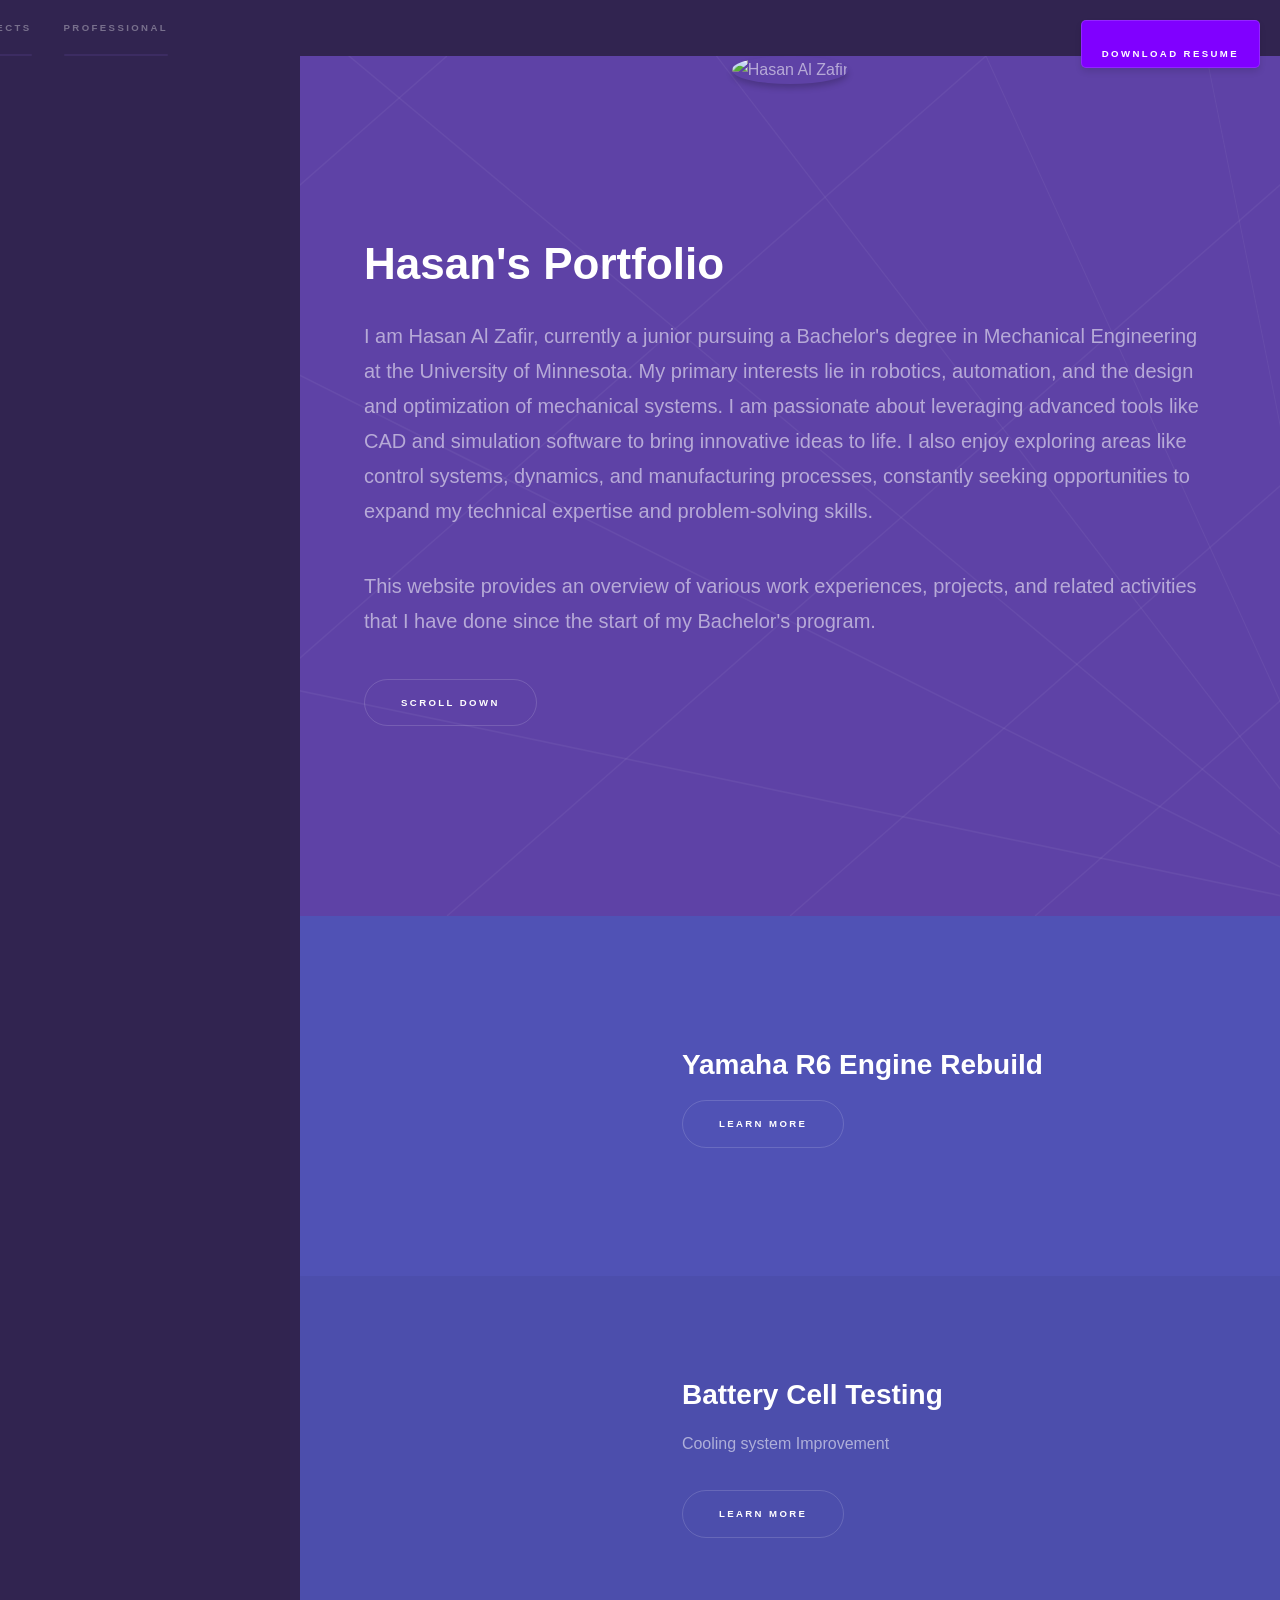
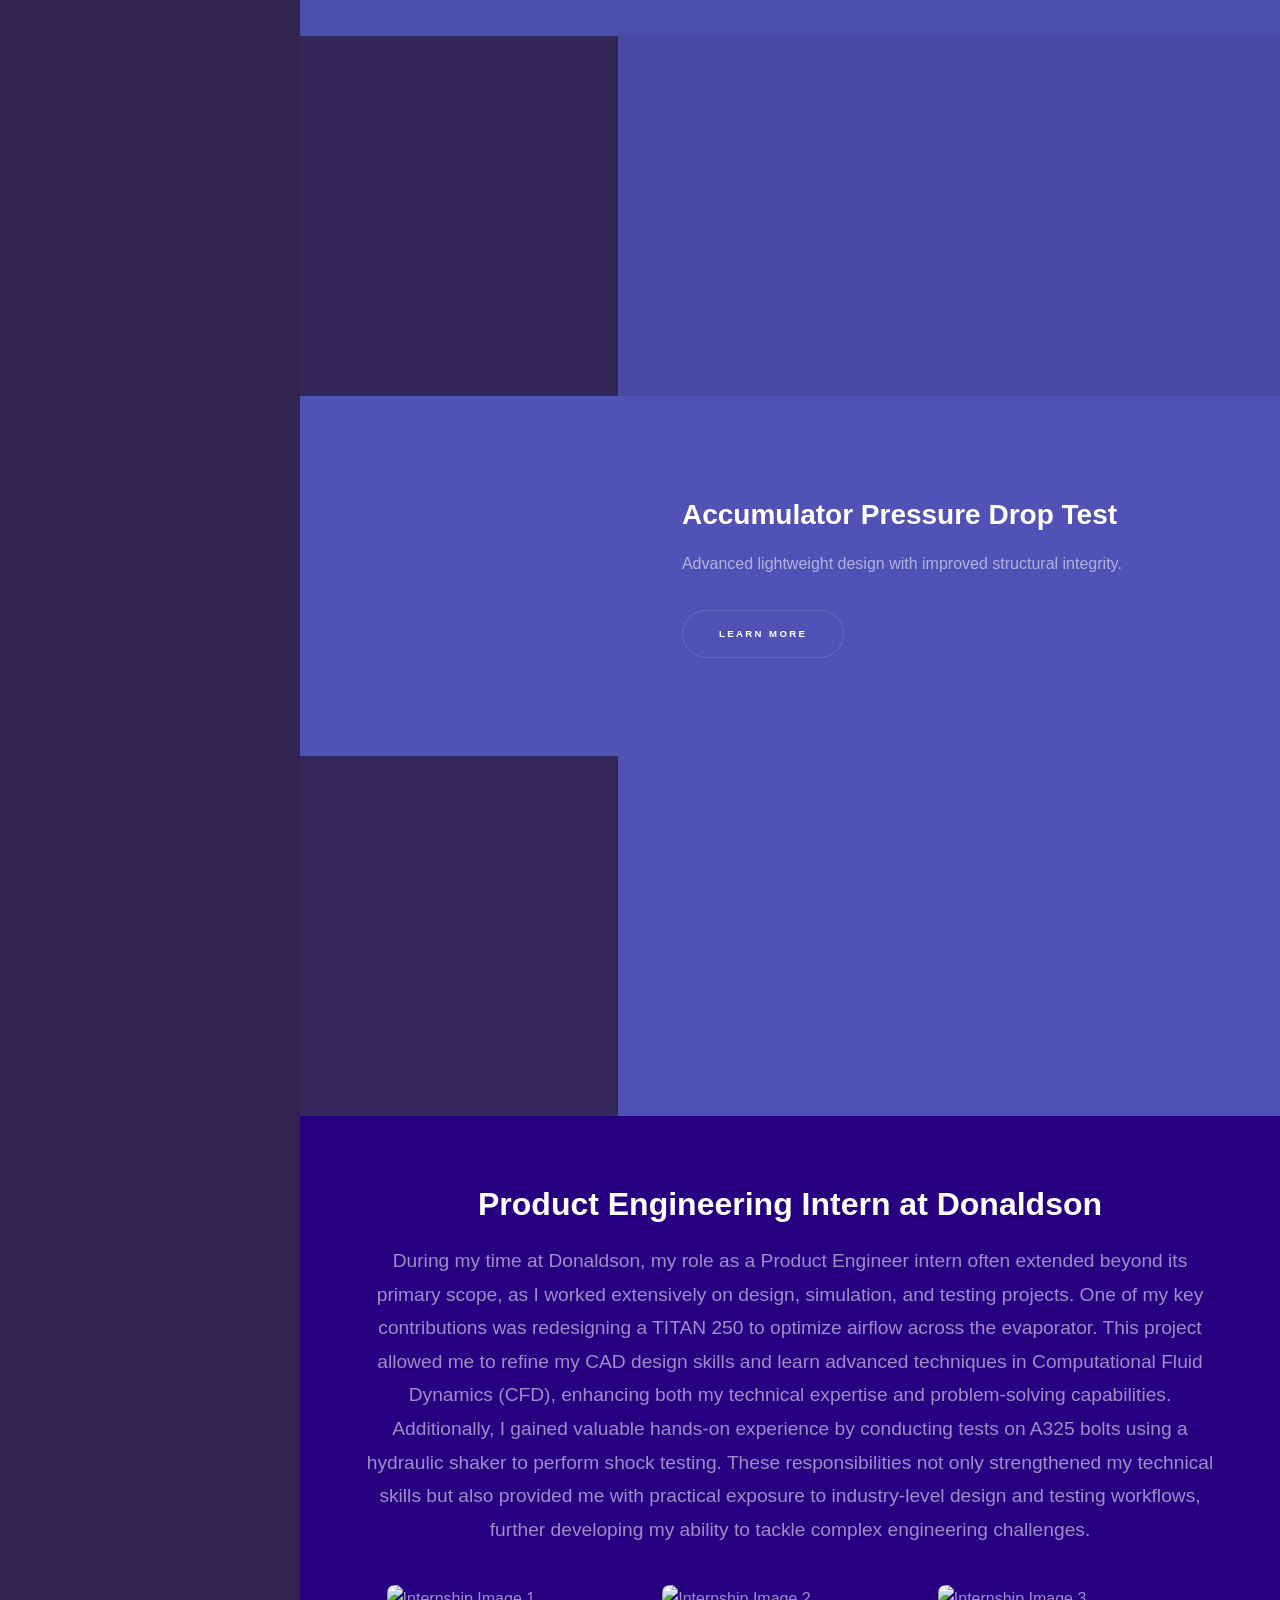
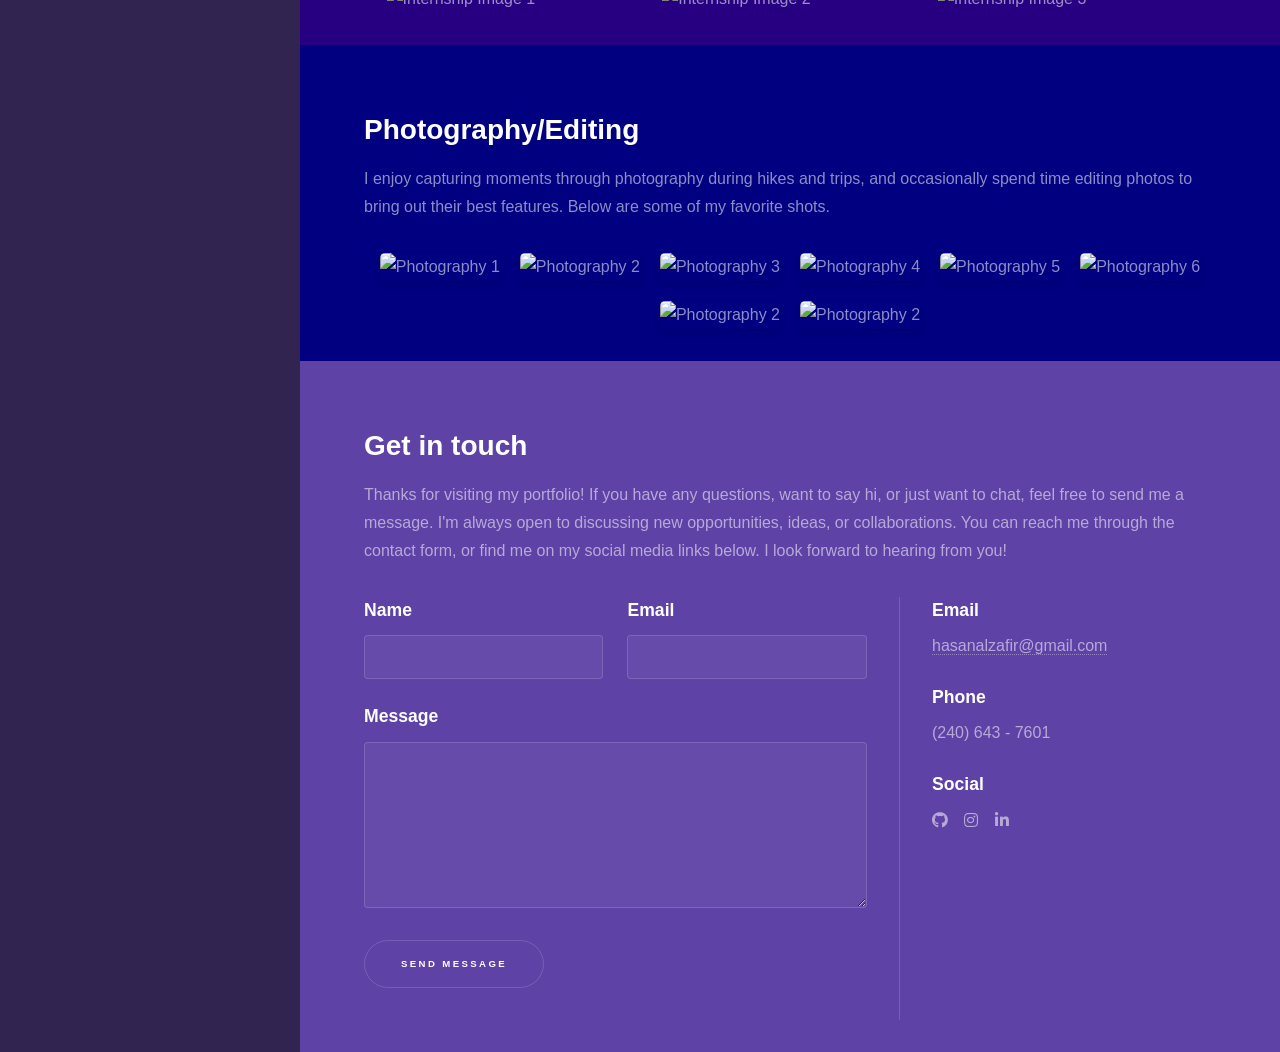
==== index.html @ 233211a9 "Add files via upload" ====
<!DOCTYPE HTML>
<html>
	<head>
		<title>Hasan's Porfolio</title>
		<meta charset="utf-8" />
		<meta name="viewport" content="width=device-width, initial-scale=1, user-scalable=no" />
		<link rel="stylesheet" href="assets/css/main.css" />
		<noscript><link rel="stylesheet" href="assets/css/noscript.css" /></noscript>
		<style>
			/* Shifting everything to the right */

			html {
				margin-left:
			}

			#wrapper {
				margin-left: 300px; /* Adjust this value to shift content further right */
			}

			/* Media query for smaller screen sizes */
			@media screen and (max-width: 768px) {
				#wrapper {
					margin-left: 200px; /* Adjust the margin for smaller screens */
				}
			}

			#resume-button-container {
				position: fixed;
				top: 20px;
				right: 20px;
				z-index: 1000;
			}

			.resume-button {
				background-color: hsl(270, 100%, 50%);
				color: white;
				text-decoration: none;
				padding: 10px 20px;
				border-radius: 5px;
				box-shadow: 0 4px 6px rgba(0, 0, 0, 0.1);
				transition: background-color 0.3s ease;
			}

			.resume-button:hover {
				background-color: #0056b3;
			}

			/* Adjust sidebar width */
			#sidebar {
				width: 200px; /* Set the desired width */
			}

			/* Media query for smaller screen sizes */
			@media screen and (max-width: 768px) {
				#sidebar {
					width: 150px; /* Smaller width for mobile or tablet */
				}
			}

			.image-container {
				display: flex; /* Align items horizontally */
				gap: 20px; /* Space between images */
				margin-top: 20px; /* Adds space above the images */
				justify-content: center; /* Centers the images horizontally */
				flex-wrap: wrap; /* Allows images to wrap to the next row */
			}

			.image-item img {
				width: 300px; /* Adjust the width as needed */
				height: auto; /* Maintain aspect ratio */
				border-radius: 5px; /* Optional: Adds rounded corners */
				box-shadow: 0 4px 6px rgba(0, 0, 0, 0.1); /* Optional: Adds a shadow effect */
			}
		</style>
	</head>
	<body class="is-preload">

		<!-- Download Resume Button -->
		<div id="resume-button-container">
			<a href="Update_Resume.pdf" download="Resume_Hasan_Al_Zafir.pdf" class="button resume-button">Download Resume</a>
		</div>

		<!-- Sidebar -->
		<section id="sidebar">
			<div class="inner">
				<nav>
					<ul>
						<li><a href="#intro">Welcome</a></li>
						<li><a href="#one">Projects</a></li>
						<li><a href="#two">Professional Experience</a></li>
						<li><a href="#three">Hobbies</a></li>
						<li><a href="#four">Get in touch</a></li>
					</ul>
				</nav>
			</div>
		</section>

		<!-- Wrapper -->
		<div id="wrapper">

			<!-- Intro -->
			<section id="intro" class="wrapper style1 fullscreen fade-up" style="display: flex; align-items: center; gap: 20px; justify-content: center;">
				<div style="flex: 1; text-align: center;">
					<img src="images/Me01.png" alt="Hasan Al Zafir" style="max-width: 300px; border-radius: 50%; box-shadow: 0 4px 6px rgba(0, 0, 0, 0.2);">
				</div>
				<div class="inner" style="flex: 2;">
					<h1>Hasan's Portfolio</h1>
					<p>I am Hasan Al Zafir, currently a junior pursuing a Bachelor's degree in Mechanical Engineering at the University of Minnesota. My primary interests lie in robotics, automation, and the design and optimization of mechanical systems. I am passionate about leveraging advanced tools like CAD and simulation software to bring innovative ideas to life. I also enjoy exploring areas like control systems, dynamics, and manufacturing processes, constantly seeking opportunities to expand my technical expertise and problem-solving skills.</p>
					<p>This website provides an overview of various work experiences, projects, and related activities that I have done since the start of my Bachelor's program.</p>
					<ul class="actions">
						<li><a href="#one" class="button scrolly">Scroll down</a></li>
					</ul>
				</div>
			</section>

		</div>

		<!-- One -->
		<section id="one" class="wrapper style2 spotlights">
			<section>
				<a href="#" class="image"><img src="images/engine01.JPG" alt="" data-position="center center" /></a>
				<div class="content">
					<div class="inner">
						<h2>Yamaha R6 Engine Rebuild</h2>
						<ul class="actions">
							<li><a href="enginerebuild.html" class="button">Learn more</a></li>
						</ul>
					</div>
				</div>
			</section>
			<section>
				<a href="#" class="image"><img src="images/evc02.png" alt="" data-position="top center" /></a>
				<div class="content">
					<div class="inner">
						<h2>Battery Cell Testing</h2>
						<p>Cooling system Improvement</p>
						<ul class="actions">
							<li><a href="evtest.html" class="button">Learn more</a></li>
						</ul>
					</div>
				</div>
			</section>
			<section>
				<a href="#" class="image"><img src="images/CF02.JPG" alt="" data-position="25% 25%" /></a>
				<div class="content">
					<div class="inner">
						<h2>Carbon Fiber Layup</h2>
						<ul class="actions">
							<li><a href="carbonfiber.html" class="button">Learn more</a></li>
						</ul>
					</div>
				</div>
			</section>
			<section>
				<a href="#" class="image"><img src="images/A01.png" alt="" data-position="center center" /></a>
				<div class="content">
					<div class="inner">
						<h2>Accumulator Pressure Drop Test</h2>
						<p>Advanced lightweight design with improved structural integrity.</p>
						<ul class="actions">
							<li><a href="accumulatorpressure.html" class="button">Learn more</a></li>
						</ul>
					</div>
				</div>
			</section>
			<section>
				<a href="#" class="image"><img src="images/LF01.png" alt="" data-position="bottom center" /></a>
				<div class="content">
					<div class="inner">
						<h2>Line Following Robot</h2>
						<p>Integration of sensors and AI for precise path following.</p>
						<ul class="actions">
							<li><a href="linefollower.html" class="button">Learn more</a></li>
						</ul>
					</div>
				</div>
			</section>
		</section>
		

		<!--Two-->
		<section id="two" class="wrapper style2 fade-up" style="background-color: #270082;">
			<div class="inner">
				<!-- Centered Heading for Professional Experience -->
				<h2 style="text-align: center; font-size: 2em;">Product Engineering Intern at Donaldson</h2>
				
				<p style="text-align: center; font-size: 1.2em;">During my time at Donaldson, my role as a Product Engineer intern often extended beyond its primary scope, as I worked extensively on design, simulation, and testing projects. One of my key contributions was redesigning a TITAN 250 to optimize airflow across the evaporator. This project allowed me to refine my CAD design skills and learn advanced techniques in Computational Fluid Dynamics (CFD), enhancing both my technical expertise and problem-solving capabilities.
		
					Additionally, I gained valuable hands-on experience by conducting tests on A325 bolts using a hydraulic shaker to perform shock testing. These responsibilities not only strengthened my technical skills but also provided me with practical exposure to industry-level design and testing workflows, further developing my ability to tackle complex engineering challenges.
				</p>
				
				<!-- Image Section -->
				<div style="display: flex; justify-content: center; gap: 20px; margin-top: 20px;">
					<img src="images/int01.png" alt="Internship Image 1" style="width: 30%; border-radius: 8px;">
					<img src="images/int02.png" alt="Internship Image 2" style="width: 30%; border-radius: 8px;">
					<img src="images/int03.png" alt="Internship Image 3" style="width: 30%; border-radius: 8px;">
				</div>
			</div>
		</section>
		
		
		
		<!-- Three -->
		<section id="three" class="wrapper style3 fade-up" style="background-color: #000080 ;">
			<div class="inner">
				<h2>Photography/Editing</h2>
				<p>I enjoy capturing moments through photography during hikes and trips, and occasionally spend time editing photos to bring out their best features. Below are some of my favorite shots.</p>

				<!-- Image Container with Flexbox -->
				<div class="image-container">
					<div class="image-item">
						<img src="images/p01.JPEG" alt="Photography 1" />
					</div>
					<div class="image-item">
						<img src="images/p04.JPG" alt="Photography 2" />
					</div>
					<div class="image-item">
						<img src="images/p06.png" alt="Photography 3" />
					</div>
					<div class="image-item">
						<img src="images/p02.JPG" alt="Photography 4" />
					</div>
					<div class="image-item">
						<img src="images/p07.JPEG" alt="Photography 5" />
					</div>
					<div class="image-item">
						<img src="images/p05.JPG" alt="Photography 6" />
					</div>
					<div class="image-item">
						<img src="images/p03.JPEG" alt="Photography 2" />
					</div>
					<div class="image-item">
						<img src="images/p08.JPG" alt="Photography 2" />
					</div>
				</div>
			</div>
		</section>

		<!-- Three -->
		<section id="four" class="wrapper style1 fade-up">
			<div class="inner">
				<h2>Get in touch</h2>
				<p>Thanks for visiting my portfolio!
					If you have any questions, want to say hi, or just want to chat, feel free to send me a message. I'm always open to discussing new opportunities, ideas, or collaborations. You can reach me through the contact form, or find me on my social media links below. I look forward to hearing from you!</p>
				<div class="split style1">
					<section>
						<form method="post" action="#">
							<div class="fields">
								<div class="field half">
									<label for="name">Name</label>
									<input type="text" name="name" id="name" />
								</div>
								<div class="field half">
									<label for="email">Email</label>
									<input type="text" name="email" id="email" />
								</div>
								<div class="field">
									<label for="message">Message</label>
									<textarea name="message" id="message" rows="5"></textarea>
								</div>
							</div>
							<ul class="actions">
								<li><a href="" class="button submit">Send Message</a></li>
							</ul>
						</form>
					</section>
					<section>
						<ul class="contact">
							<li>
								<h3>Email</h3>
								<a href="#">hasanalzafir@gmail.com</a>
							</li>
							<li>
								<h3>Phone</h3>
								<span>(240) 643 - 7601</span>
							</li>
							<li>
								<h3>Social</h3>
								<ul class="icons">
									<li><a href="#" class="icon brands fa-github"><span class="label">GitHub</span></a></li>
									<li><a href="https://www.instagram.com/_hasan_al_zafir_/?next=%2F" class="icon brands fa-instagram"><span class="label">Instagram</span></a></li>
									<li><a href="https://www.linkedin.com/in/hasan-al-zafir-028308259/" class="icon brands fa-linkedin-in"><span class="label">LinkedIn</span></a></li>
								</ul>
							</li>
						</ul>
					</section>
				</div>
			</div>
		</section>

	

		<!-- Scripts -->
		<script src="assets/js/jquery.min.js"></script>
		<script src="assets/js/jquery.scrollex.min.js"></script>
		<script src="assets/js/jquery.scrolly.min.js"></script>
		<script src="assets/js/browser.min.js"></script>
		<script src="assets/js/breakpoints.min.js"></script>
		<script src="assets/js/util.js"></script>
		<script src="assets/js/main.js"></script>

	</body>
</html>
---- assets/css/main.css ----
@import url(fontawesome-all.min.css);

/*
	Hyperspace by HTML5 UP
	html5up.net | @ajlkn
	Free for personal and commercial use under the CCA 3.0 license (html5up.net/license)
*/

html, body, div, span, applet, object,
iframe, h1, h2, h3, h4, h5, h6, p, blockquote,
pre, a, abbr, acronym, address, big, cite,
code, del, dfn, em, img, ins, kbd, q, s, samp,
small, strike, strong, sub, sup, tt, var, b,
u, i, center, dl, dt, dd, ol, ul, li, fieldset,
form, label, legend, table, caption, tbody,
tfoot, thead, tr, th, td, article, aside,
canvas, details, embed, figure, figcaption,
footer, header, hgroup, menu, nav, output, ruby,
section, summary, time, mark, audio, video {
	margin: 0;
	padding: 0;
	border: 0;
	font-size: 100%;
	font: inherit;
	vertical-align: baseline;}

article, aside, details, figcaption, figure,
footer, header, hgroup, menu, nav, section {
	display: block;}

body {
	line-height: 1;
}

ol, ul {
	list-style: none;
}

blockquote, q {
	quotes: none;
}

	blockquote:before, blockquote:after, q:before, q:after {
		content: '';
		content: none;
	}

table {
	border-collapse: collapse;
	border-spacing: 0;
}

body {
	-webkit-text-size-adjust: none;
}

mark {
	background-color: transparent;
	color: inherit;
}

input::-moz-focus-inner {
	border: 0;
	padding: 0;
}

input, select, textarea {
	-moz-appearance: none;
	-webkit-appearance: none;
	-ms-appearance: none;
	appearance: none;
}

/* Basic */

	@-ms-viewport {
		width: device-width;
	}

	body {
		-ms-overflow-style: scrollbar;
	}

	@media screen and (max-width: 480px) {

		html, body {
			min-width: 320px;
		}

	}

	html {
		box-sizing: border-box;
		margin-left: 300px;
	}

	*, *:before, *:after {
		box-sizing: inherit;
	}

	body {
		background: #312450;
	}

		body.is-preload *, body.is-preload *:before, body.is-preload *:after {
			-moz-animation: none !important;
			-webkit-animation: none !important;
			-ms-animation: none !important;
			animation: none !important;
			-moz-transition: none !important;
			-webkit-transition: none !important;
			-ms-transition: none !important;
			transition: none !important;
		}

/* Type */

	body, input, select, textarea {
		color: rgba(255, 255, 255, 0.55);
		font-family: Arial, Helvetica, sans-serif;
		font-size: 16.5pt;
		font-weight: normal;
		line-height: 1.75;
	}

		@media screen and (max-width: 1680px) {

			body, input, select, textarea {
				font-size: 13pt;
			}

		}

		@media screen and (max-width: 1280px) {

			body, input, select, textarea {
				font-size: 12pt;
			}

		}

		@media screen and (max-width: 360px) {

			body, input, select, textarea {
				font-size: 11pt;
			}

		}

	a {
		-moz-transition: color 0.2s ease, border-bottom-color 0.2s ease;
		-webkit-transition: color 0.2s ease, border-bottom-color 0.2s ease;
		-ms-transition: color 0.2s ease, border-bottom-color 0.2s ease;
		transition: color 0.2s ease, border-bottom-color 0.2s ease;
		border-bottom: dotted 1px rgba(255, 255, 255, 0.35);
		color: inherit;
		text-decoration: none;
	}

		a:hover {
			border-bottom-color: transparent;
			color: #ffffff;
		}

	strong, b {
		color: #ffffff;
		font-weight: bold;
	}

	em, i {
		font-style: italic;
	}

	p {
		margin: 0 0 2em 0;
	}

	h1, h2, h3, h4, h5, h6 {
		color: #ffffff;
		font-weight: bold;
		line-height: 1.5;
		margin: 0 0 0.5em 0;
	}

		h1 a, h2 a, h3 a, h4 a, h5 a, h6 a {
			color: inherit;
			text-decoration: none;
		}

	h1 {
		font-size: 2.75em;
	}

		h1.major {
			margin: 0 0 1.3em 0;
			position: relative;
			padding-bottom: 0.35em;
		}

			h1.major:after {
				background-image: -moz-linear-gradient(to right, #5e42a6, #b74e91);
				background-image: -webkit-linear-gradient(to right, #5e42a6, #b74e91);
				background-image: -ms-linear-gradient(to right, #5e42a6, #b74e91);
				background-image: linear-gradient(to right, #5e42a6, #b74e91);
				-moz-transition: max-width 0.2s ease;
				-webkit-transition: max-width 0.2s ease;
				-ms-transition: max-width 0.2s ease;
				transition: max-width 0.2s ease;
				border-radius: 0.2em;
				bottom: 0;
				content: '';
				height: 0.05em;
				position: absolute;
				right: 0;
				width: 100%;
			}

	h2 {
		font-size: 1.75em;
	}

	h3 {
		font-size: 1.1em;
	}

	h4 {
		font-size: 1em;
	}

	h5 {
		font-size: 0.8em;
	}

	h6 {
		font-size: 0.6em;
	}

	@media screen and (max-width: 736px) {

		h1 {
			font-size: 2em;
		}

		h2 {
			font-size: 1.25em;
		}

		h3 {
			font-size: 1em;
		}

		h4 {
			font-size: 0.8em;
		}

		h5 {
			font-size: 0.6em;
		}

		h6 {
			font-size: 0.6em;
		}

	}

	sub {
		font-size: 0.8em;
		position: relative;
		top: 0.5em;
	}

	sup {
		font-size: 0.8em;
		position: relative;
		top: -0.5em;
	}

	blockquote {
		border-left: solid 4px rgba(255, 255, 255, 0.15);
		font-style: italic;
		margin: 0 0 2em 0;
		padding: 0.5em 0 0.5em 2em;
	}

	code {
		background: rgba(255, 255, 255, 0.05);
		border-radius: 0.25em;
		border: solid 1px rgba(255, 255, 255, 0.15);
		font-family: "Courier New", monospace;
		font-size: 0.9em;
		margin: 0 0.25em;
		padding: 0.25em 0.65em;
	}

	pre {
		-webkit-overflow-scrolling: touch;
		font-family: "Courier New", monospace;
		font-size: 0.9em;
		margin: 0 0 2em 0;
	}

		pre code {
			display: block;
			line-height: 1.75em;
			padding: 1em 1.5em;
			overflow-x: auto;
		}

	hr {
		border: 0;
		border-bottom: solid 1px rgba(255, 255, 255, 0.15);
		margin: 2em 0;
	}

		hr.major {
			margin: 3em 0;
		}

	.align-left {
		text-align: left;
	}

	.align-center {
		text-align: center;
	}

	.align-right {
		text-align: right;
	}

/* Row */

	.row {
		display: flex;
		flex-wrap: wrap;
		box-sizing: border-box;
		align-items: stretch;
	}

		.row > * {
			box-sizing: border-box;
		}

		.row.gtr-uniform > * > :last-child {
			margin-bottom: 0;
		}

		.row.aln-left {
			justify-content: flex-start;
		}

		.row.aln-center {
			justify-content: center;
		}

		.row.aln-right {
			justify-content: flex-end;
		}

		.row.aln-top {
			align-items: flex-start;
		}

		.row.aln-middle {
			align-items: center;
		}

		.row.aln-bottom {
			align-items: flex-end;
		}

		.row > .imp {
			order: -1;
		}

		.row > .col-1 {
			width: 8.33333%;
		}

		.row > .off-1 {
			margin-left: 8.33333%;
		}

		.row > .col-2 {
			width: 16.66667%;
		}

		.row > .off-2 {
			margin-left: 16.66667%;
		}

		.row > .col-3 {
			width: 25%;
		}

		.row > .off-3 {
			margin-left: 25%;
		}

		.row > .col-4 {
			width: 33.33333%;
		}

		.row > .off-4 {
			margin-left: 33.33333%;
		}

		.row > .col-5 {
			width: 41.66667%;
		}

		.row > .off-5 {
			margin-left: 41.66667%;
		}

		.row > .col-6 {
			width: 50%;
		}

		.row > .off-6 {
			margin-left: 50%;
		}

		.row > .col-7 {
			width: 58.33333%;
		}

		.row > .off-7 {
			margin-left: 58.33333%;
		}

		.row > .col-8 {
			width: 66.66667%;
		}

		.row > .off-8 {
			margin-left: 66.66667%;
		}

		.row > .col-9 {
			width: 75%;
		}

		.row > .off-9 {
			margin-left: 75%;
		}

		.row > .col-10 {
			width: 83.33333%;
		}

		.row > .off-10 {
			margin-left: 83.33333%;
		}

		.row > .col-11 {
			width: 91.66667%;
		}

		.row > .off-11 {
			margin-left: 91.66667%;
		}

		.row > .col-12 {
			width: 100%;
		}

		.row > .off-12 {
			margin-left: 100%;
		}

		.row.gtr-0 {
			margin-top: 0;
			margin-left: 0em;
		}

			.row.gtr-0 > * {
				padding: 0 0 0 0em;
			}

			.row.gtr-0.gtr-uniform {
				margin-top: 0em;
			}

				.row.gtr-0.gtr-uniform > * {
					padding-top: 0em;
				}

		.row.gtr-25 {
			margin-top: 0;
			margin-left: -0.375em;
		}

			.row.gtr-25 > * {
				padding: 0 0 0 0.375em;
			}

			.row.gtr-25.gtr-uniform {
				margin-top: -0.375em;
			}

				.row.gtr-25.gtr-uniform > * {
					padding-top: 0.375em;
				}

		.row.gtr-50 {
			margin-top: 0;
			margin-left: -0.75em;
		}

			.row.gtr-50 > * {
				padding: 0 0 0 0.75em;
			}

			.row.gtr-50.gtr-uniform {
				margin-top: -0.75em;
			}

				.row.gtr-50.gtr-uniform > * {
					padding-top: 0.75em;
				}

		.row {
			margin-top: 0;
			margin-left: -1.5em;
		}

			.row > * {
				padding: 0 0 0 1.5em;
			}

			.row.gtr-uniform {
				margin-top: -1.5em;
			}

				.row.gtr-uniform > * {
					padding-top: 1.5em;
				}

		.row.gtr-150 {
			margin-top: 0;
			margin-left: -2.25em;
		}

			.row.gtr-150 > * {
				padding: 0 0 0 2.25em;
			}

			.row.gtr-150.gtr-uniform {
				margin-top: -2.25em;
			}

				.row.gtr-150.gtr-uniform > * {
					padding-top: 2.25em;
				}

		.row.gtr-200 {
			margin-top: 0;
			margin-left: -3em;
		}

			.row.gtr-200 > * {
				padding: 0 0 0 3em;
			}

			.row.gtr-200.gtr-uniform {
				margin-top: -3em;
			}

				.row.gtr-200.gtr-uniform > * {
					padding-top: 3em;
				}

		@media screen and (max-width: 1680px) {

			.row {
				display: flex;
				flex-wrap: wrap;
				box-sizing: border-box;
				align-items: stretch;
			}

				.row > * {
					box-sizing: border-box;
				}

				.row.gtr-uniform > * > :last-child {
					margin-bottom: 0;
				}

				.row.aln-left {
					justify-content: flex-start;
				}

				.row.aln-center {
					justify-content: center;
				}

				.row.aln-right {
					justify-content: flex-end;
				}

				.row.aln-top {
					align-items: flex-start;
				}

				.row.aln-middle {
					align-items: center;
				}

				.row.aln-bottom {
					align-items: flex-end;
				}

				.row > .imp-xlarge {
					order: -1;
				}

				.row > .col-1-xlarge {
					width: 8.33333%;
				}

				.row > .off-1-xlarge {
					margin-left: 8.33333%;
				}

				.row > .col-2-xlarge {
					width: 16.66667%;
				}

				.row > .off-2-xlarge {
					margin-left: 16.66667%;
				}

				.row > .col-3-xlarge {
					width: 25%;
				}

				.row > .off-3-xlarge {
					margin-left: 25%;
				}

				.row > .col-4-xlarge {
					width: 33.33333%;
				}

				.row > .off-4-xlarge {
					margin-left: 33.33333%;
				}

				.row > .col-5-xlarge {
					width: 41.66667%;
				}

				.row > .off-5-xlarge {
					margin-left: 41.66667%;
				}

				.row > .col-6-xlarge {
					width: 50%;
				}

				.row > .off-6-xlarge {
					margin-left: 50%;
				}

				.row > .col-7-xlarge {
					width: 58.33333%;
				}

				.row > .off-7-xlarge {
					margin-left: 58.33333%;
				}

				.row > .col-8-xlarge {
					width: 66.66667%;
				}

				.row > .off-8-xlarge {
					margin-left: 66.66667%;
				}

				.row > .col-9-xlarge {
					width: 75%;
				}

				.row > .off-9-xlarge {
					margin-left: 75%;
				}

				.row > .col-10-xlarge {
					width: 83.33333%;
				}

				.row > .off-10-xlarge {
					margin-left: 83.33333%;
				}

				.row > .col-11-xlarge {
					width: 91.66667%;
				}

				.row > .off-11-xlarge {
					margin-left: 91.66667%;
				}

				.row > .col-12-xlarge {
					width: 100%;
				}

				.row > .off-12-xlarge {
					margin-left: 100%;
				}

				.row.gtr-0 {
					margin-top: 0;
					margin-left: 0em;
				}

					.row.gtr-0 > * {
						padding: 0 0 0 0em;
					}

					.row.gtr-0.gtr-uniform {
						margin-top: 0em;
					}

						.row.gtr-0.gtr-uniform > * {
							padding-top: 0em;
						}

				.row.gtr-25 {
					margin-top: 0;
					margin-left: -0.375em;
				}

					.row.gtr-25 > * {
						padding: 0 0 0 0.375em;
					}

					.row.gtr-25.gtr-uniform {
						margin-top: -0.375em;
					}

						.row.gtr-25.gtr-uniform > * {
							padding-top: 0.375em;
						}

				.row.gtr-50 {
					margin-top: 0;
					margin-left: -0.75em;
				}

					.row.gtr-50 > * {
						padding: 0 0 0 0.75em;
					}

					.row.gtr-50.gtr-uniform {
						margin-top: -0.75em;
					}

						.row.gtr-50.gtr-uniform > * {
							padding-top: 0.75em;
						}

				.row {
					margin-top: 0;
					margin-left: -1.5em;
				}

					.row > * {
						padding: 0 0 0 1.5em;
					}

					.row.gtr-uniform {
						margin-top: -1.5em;
					}

						.row.gtr-uniform > * {
							padding-top: 1.5em;
						}

				.row.gtr-150 {
					margin-top: 0;
					margin-left: -2.25em;
				}

					.row.gtr-150 > * {
						padding: 0 0 0 2.25em;
					}

					.row.gtr-150.gtr-uniform {
						margin-top: -2.25em;
					}

						.row.gtr-150.gtr-uniform > * {
							padding-top: 2.25em;
						}

				.row.gtr-200 {
					margin-top: 0;
					margin-left: -3em;
				}

					.row.gtr-200 > * {
						padding: 0 0 0 3em;
					}

					.row.gtr-200.gtr-uniform {
						margin-top: -3em;
					}

						.row.gtr-200.gtr-uniform > * {
							padding-top: 3em;
						}

		}

		@media screen and (max-width: 1280px) {

			.row {
				display: flex;
				flex-wrap: wrap;
				box-sizing: border-box;
				align-items: stretch;
			}

				.row > * {
					box-sizing: border-box;
				}

				.row.gtr-uniform > * > :last-child {
					margin-bottom: 0;
				}

				.row.aln-left {
					justify-content: flex-start;
				}

				.row.aln-center {
					justify-content: center;
				}

				.row.aln-right {
					justify-content: flex-end;
				}

				.row.aln-top {
					align-items: flex-start;
				}

				.row.aln-middle {
					align-items: center;
				}

				.row.aln-bottom {
					align-items: flex-end;
				}

				.row > .imp-large {
					order: -1;
				}

				.row > .col-1-large {
					width: 8.33333%;
				}

				.row > .off-1-large {
					margin-left: 8.33333%;
				}

				.row > .col-2-large {
					width: 16.66667%;
				}

				.row > .off-2-large {
					margin-left: 16.66667%;
				}

				.row > .col-3-large {
					width: 25%;
				}

				.row > .off-3-large {
					margin-left: 25%;
				}

				.row > .col-4-large {
					width: 33.33333%;
				}

				.row > .off-4-large {
					margin-left: 33.33333%;
				}

				.row > .col-5-large {
					width: 41.66667%;
				}

				.row > .off-5-large {
					margin-left: 41.66667%;
				}

				.row > .col-6-large {
					width: 50%;
				}

				.row > .off-6-large {
					margin-left: 50%;
				}

				.row > .col-7-large {
					width: 58.33333%;
				}

				.row > .off-7-large {
					margin-left: 58.33333%;
				}

				.row > .col-8-large {
					width: 66.66667%;
				}

				.row > .off-8-large {
					margin-left: 66.66667%;
				}

				.row > .col-9-large {
					width: 75%;
				}

				.row > .off-9-large {
					margin-left: 75%;
				}

				.row > .col-10-large {
					width: 83.33333%;
				}

				.row > .off-10-large {
					margin-left: 83.33333%;
				}

				.row > .col-11-large {
					width: 91.66667%;
				}

				.row > .off-11-large {
					margin-left: 91.66667%;
				}

				.row > .col-12-large {
					width: 100%;
				}

				.row > .off-12-large {
					margin-left: 100%;
				}

				.row.gtr-0 {
					margin-top: 0;
					margin-left: 0em;
				}

					.row.gtr-0 > * {
						padding: 0 0 0 0em;
					}

					.row.gtr-0.gtr-uniform {
						margin-top: 0em;
					}

						.row.gtr-0.gtr-uniform > * {
							padding-top: 0em;
						}

				.row.gtr-25 {
					margin-top: 0;
					margin-left: -0.375em;
				}

					.row.gtr-25 > * {
						padding: 0 0 0 0.375em;
					}

					.row.gtr-25.gtr-uniform {
						margin-top: -0.375em;
					}

						.row.gtr-25.gtr-uniform > * {
							padding-top: 0.375em;
						}

				.row.gtr-50 {
					margin-top: 0;
					margin-left: -0.75em;
				}

					.row.gtr-50 > * {
						padding: 0 0 0 0.75em;
					}

					.row.gtr-50.gtr-uniform {
						margin-top: -0.75em;
					}

						.row.gtr-50.gtr-uniform > * {
							padding-top: 0.75em;
						}

				.row {
					margin-top: 0;
					margin-left: -1.5em;
				}

					.row > * {
						padding: 0 0 0 1.5em;
					}

					.row.gtr-uniform {
						margin-top: -1.5em;
					}

						.row.gtr-uniform > * {
							padding-top: 1.5em;
						}

				.row.gtr-150 {
					margin-top: 0;
					margin-left: -2.25em;
				}

					.row.gtr-150 > * {
						padding: 0 0 0 2.25em;
					}

					.row.gtr-150.gtr-uniform {
						margin-top: -2.25em;
					}

						.row.gtr-150.gtr-uniform > * {
							padding-top: 2.25em;
						}

				.row.gtr-200 {
					margin-top: 0;
					margin-left: -3em;
				}

					.row.gtr-200 > * {
						padding: 0 0 0 3em;
					}

					.row.gtr-200.gtr-uniform {
						margin-top: -3em;
					}

						.row.gtr-200.gtr-uniform > * {
							padding-top: 3em;
						}

		}

		@media screen and (max-width: 980px) {

			.row {
				display: flex;
				flex-wrap: wrap;
				box-sizing: border-box;
				align-items: stretch;
			}

				.row > * {
					box-sizing: border-box;
				}

				.row.gtr-uniform > * > :last-child {
					margin-bottom: 0;
				}

				.row.aln-left {
					justify-content: flex-start;
				}

				.row.aln-center {
					justify-content: center;
				}

				.row.aln-right {
					justify-content: flex-end;
				}

				.row.aln-top {
					align-items: flex-start;
				}

				.row.aln-middle {
					align-items: center;
				}

				.row.aln-bottom {
					align-items: flex-end;
				}

				.row > .imp-medium {
					order: -1;
				}

				.row > .col-1-medium {
					width: 8.33333%;
				}

				.row > .off-1-medium {
					margin-left: 8.33333%;
				}

				.row > .col-2-medium {
					width: 16.66667%;
				}

				.row > .off-2-medium {
					margin-left: 16.66667%;
				}

				.row > .col-3-medium {
					width: 25%;
				}

				.row > .off-3-medium {
					margin-left: 25%;
				}

				.row > .col-4-medium {
					width: 33.33333%;
				}

				.row > .off-4-medium {
					margin-left: 33.33333%;
				}

				.row > .col-5-medium {
					width: 41.66667%;
				}

				.row > .off-5-medium {
					margin-left: 41.66667%;
				}

				.row > .col-6-medium {
					width: 50%;
				}

				.row > .off-6-medium {
					margin-left: 50%;
				}

				.row > .col-7-medium {
					width: 58.33333%;
				}

				.row > .off-7-medium {
					margin-left: 58.33333%;
				}

				.row > .col-8-medium {
					width: 66.66667%;
				}

				.row > .off-8-medium {
					margin-left: 66.66667%;
				}

				.row > .col-9-medium {
					width: 75%;
				}

				.row > .off-9-medium {
					margin-left: 75%;
				}

				.row > .col-10-medium {
					width: 83.33333%;
				}

				.row > .off-10-medium {
					margin-left: 83.33333%;
				}

				.row > .col-11-medium {
					width: 91.66667%;
				}

				.row > .off-11-medium {
					margin-left: 91.66667%;
				}

				.row > .col-12-medium {
					width: 100%;
				}

				.row > .off-12-medium {
					margin-left: 100%;
				}

				.row.gtr-0 {
					margin-top: 0;
					margin-left: 0em;
				}

					.row.gtr-0 > * {
						padding: 0 0 0 0em;
					}

					.row.gtr-0.gtr-uniform {
						margin-top: 0em;
					}

						.row.gtr-0.gtr-uniform > * {
							padding-top: 0em;
						}

				.row.gtr-25 {
					margin-top: 0;
					margin-left: -0.375em;
				}

					.row.gtr-25 > * {
						padding: 0 0 0 0.375em;
					}

					.row.gtr-25.gtr-uniform {
						margin-top: -0.375em;
					}

						.row.gtr-25.gtr-uniform > * {
							padding-top: 0.375em;
						}

				.row.gtr-50 {
					margin-top: 0;
					margin-left: -0.75em;
				}

					.row.gtr-50 > * {
						padding: 0 0 0 0.75em;
					}

					.row.gtr-50.gtr-uniform {
						margin-top: -0.75em;
					}

						.row.gtr-50.gtr-uniform > * {
							padding-top: 0.75em;
						}

				.row {
					margin-top: 0;
					margin-left: -1.5em;
				}

					.row > * {
						padding: 0 0 0 1.5em;
					}

					.row.gtr-uniform {
						margin-top: -1.5em;
					}

						.row.gtr-uniform > * {
							padding-top: 1.5em;
						}

				.row.gtr-150 {
					margin-top: 0;
					margin-left: -2.25em;
				}

					.row.gtr-150 > * {
						padding: 0 0 0 2.25em;
					}

					.row.gtr-150.gtr-uniform {
						margin-top: -2.25em;
					}

						.row.gtr-150.gtr-uniform > * {
							padding-top: 2.25em;
						}

				.row.gtr-200 {
					margin-top: 0;
					margin-left: -3em;
				}

					.row.gtr-200 > * {
						padding: 0 0 0 3em;
					}

					.row.gtr-200.gtr-uniform {
						margin-top: -3em;
					}

						.row.gtr-200.gtr-uniform > * {
							padding-top: 3em;
						}

		}

		@media screen and (max-width: 736px) {

			.row {
				display: flex;
				flex-wrap: wrap;
				box-sizing: border-box;
				align-items: stretch;
			}

				.row > * {
					box-sizing: border-box;
				}

				.row.gtr-uniform > * > :last-child {
					margin-bottom: 0;
				}

				.row.aln-left {
					justify-content: flex-start;
				}

				.row.aln-center {
					justify-content: center;
				}

				.row.aln-right {
					justify-content: flex-end;
				}

				.row.aln-top {
					align-items: flex-start;
				}

				.row.aln-middle {
					align-items: center;
				}

				.row.aln-bottom {
					align-items: flex-end;
				}

				.row > .imp-small {
					order: -1;
				}

				.row > .col-1-small {
					width: 8.33333%;
				}

				.row > .off-1-small {
					margin-left: 8.33333%;
				}

				.row > .col-2-small {
					width: 16.66667%;
				}

				.row > .off-2-small {
					margin-left: 16.66667%;
				}

				.row > .col-3-small {
					width: 25%;
				}

				.row > .off-3-small {
					margin-left: 25%;
				}

				.row > .col-4-small {
					width: 33.33333%;
				}

				.row > .off-4-small {
					margin-left: 33.33333%;
				}

				.row > .col-5-small {
					width: 41.66667%;
				}

				.row > .off-5-small {
					margin-left: 41.66667%;
				}

				.row > .col-6-small {
					width: 50%;
				}

				.row > .off-6-small {
					margin-left: 50%;
				}

				.row > .col-7-small {
					width: 58.33333%;
				}

				.row > .off-7-small {
					margin-left: 58.33333%;
				}

				.row > .col-8-small {
					width: 66.66667%;
				}

				.row > .off-8-small {
					margin-left: 66.66667%;
				}

				.row > .col-9-small {
					width: 75%;
				}

				.row > .off-9-small {
					margin-left: 75%;
				}

				.row > .col-10-small {
					width: 83.33333%;
				}

				.row > .off-10-small {
					margin-left: 83.33333%;
				}

				.row > .col-11-small {
					width: 91.66667%;
				}

				.row > .off-11-small {
					margin-left: 91.66667%;
				}

				.row > .col-12-small {
					width: 100%;
				}

				.row > .off-12-small {
					margin-left: 100%;
				}

				.row.gtr-0 {
					margin-top: 0;
					margin-left: 0em;
				}

					.row.gtr-0 > * {
						padding: 0 0 0 0em;
					}

					.row.gtr-0.gtr-uniform {
						margin-top: 0em;
					}

						.row.gtr-0.gtr-uniform > * {
							padding-top: 0em;
						}

				.row.gtr-25 {
					margin-top: 0;
					margin-left: -0.375em;
				}

					.row.gtr-25 > * {
						padding: 0 0 0 0.375em;
					}

					.row.gtr-25.gtr-uniform {
						margin-top: -0.375em;
					}

						.row.gtr-25.gtr-uniform > * {
							padding-top: 0.375em;
						}

				.row.gtr-50 {
					margin-top: 0;
					margin-left: -0.75em;
				}

					.row.gtr-50 > * {
						padding: 0 0 0 0.75em;
					}

					.row.gtr-50.gtr-uniform {
						margin-top: -0.75em;
					}

						.row.gtr-50.gtr-uniform > * {
							padding-top: 0.75em;
						}

				.row {
					margin-top: 0;
					margin-left: -1.5em;
				}

					.row > * {
						padding: 0 0 0 1.5em;
					}

					.row.gtr-uniform {
						margin-top: -1.5em;
					}

						.row.gtr-uniform > * {
							padding-top: 1.5em;
						}

				.row.gtr-150 {
					margin-top: 0;
					margin-left: -2.25em;
				}

					.row.gtr-150 > * {
						padding: 0 0 0 2.25em;
					}

					.row.gtr-150.gtr-uniform {
						margin-top: -2.25em;
					}

						.row.gtr-150.gtr-uniform > * {
							padding-top: 2.25em;
						}

				.row.gtr-200 {
					margin-top: 0;
					margin-left: -3em;
				}

					.row.gtr-200 > * {
						padding: 0 0 0 3em;
					}

					.row.gtr-200.gtr-uniform {
						margin-top: -3em;
					}

						.row.gtr-200.gtr-uniform > * {
							padding-top: 3em;
						}

		}

		@media screen and (max-width: 480px) {

			.row {
				display: flex;
				flex-wrap: wrap;
				box-sizing: border-box;
				align-items: stretch;
			}

				.row > * {
					box-sizing: border-box;
				}

				.row.gtr-uniform > * > :last-child {
					margin-bottom: 0;
				}

				.row.aln-left {
					justify-content: flex-start;
				}

				.row.aln-center {
					justify-content: center;
				}

				.row.aln-right {
					justify-content: flex-end;
				}

				.row.aln-top {
					align-items: flex-start;
				}

				.row.aln-middle {
					align-items: center;
				}

				.row.aln-bottom {
					align-items: flex-end;
				}

				.row > .imp-xsmall {
					order: -1;
				}

				.row > .col-1-xsmall {
					width: 8.33333%;
				}

				.row > .off-1-xsmall {
					margin-left: 8.33333%;
				}

				.row > .col-2-xsmall {
					width: 16.66667%;
				}

				.row > .off-2-xsmall {
					margin-left: 16.66667%;
				}

				.row > .col-3-xsmall {
					width: 25%;
				}

				.row > .off-3-xsmall {
					margin-left: 25%;
				}

				.row > .col-4-xsmall {
					width: 33.33333%;
				}

				.row > .off-4-xsmall {
					margin-left: 33.33333%;
				}

				.row > .col-5-xsmall {
					width: 41.66667%;
				}

				.row > .off-5-xsmall {
					margin-left: 41.66667%;
				}

				.row > .col-6-xsmall {
					width: 50%;
				}

				.row > .off-6-xsmall {
					margin-left: 50%;
				}

				.row > .col-7-xsmall {
					width: 58.33333%;
				}

				.row > .off-7-xsmall {
					margin-left: 58.33333%;
				}

				.row > .col-8-xsmall {
					width: 66.66667%;
				}

				.row > .off-8-xsmall {
					margin-left: 66.66667%;
				}

				.row > .col-9-xsmall {
					width: 75%;
				}

				.row > .off-9-xsmall {
					margin-left: 75%;
				}

				.row > .col-10-xsmall {
					width: 83.33333%;
				}

				.row > .off-10-xsmall {
					margin-left: 83.33333%;
				}

				.row > .col-11-xsmall {
					width: 91.66667%;
				}

				.row > .off-11-xsmall {
					margin-left: 91.66667%;
				}

				.row > .col-12-xsmall {
					width: 100%;
				}

				.row > .off-12-xsmall {
					margin-left: 100%;
				}

				.row.gtr-0 {
					margin-top: 0;
					margin-left: 0em;
				}

					.row.gtr-0 > * {
						padding: 0 0 0 0em;
					}

					.row.gtr-0.gtr-uniform {
						margin-top: 0em;
					}

						.row.gtr-0.gtr-uniform > * {
							padding-top: 0em;
						}

				.row.gtr-25 {
					margin-top: 0;
					margin-left: -0.375em;
				}

					.row.gtr-25 > * {
						padding: 0 0 0 0.375em;
					}

					.row.gtr-25.gtr-uniform {
						margin-top: -0.375em;
					}

						.row.gtr-25.gtr-uniform > * {
							padding-top: 0.375em;
						}

				.row.gtr-50 {
					margin-top: 0;
					margin-left: -0.75em;
				}

					.row.gtr-50 > * {
						padding: 0 0 0 0.75em;
					}

					.row.gtr-50.gtr-uniform {
						margin-top: -0.75em;
					}

						.row.gtr-50.gtr-uniform > * {
							padding-top: 0.75em;
						}

				.row {
					margin-top: 0;
					margin-left: -1.5em;
				}

					.row > * {
						padding: 0 0 0 1.5em;
					}

					.row.gtr-uniform {
						margin-top: -1.5em;
					}

						.row.gtr-uniform > * {
							padding-top: 1.5em;
						}

				.row.gtr-150 {
					margin-top: 0;
					margin-left: -2.25em;
				}

					.row.gtr-150 > * {
						padding: 0 0 0 2.25em;
					}

					.row.gtr-150.gtr-uniform {
						margin-top: -2.25em;
					}

						.row.gtr-150.gtr-uniform > * {
							padding-top: 2.25em;
						}

				.row.gtr-200 {
					margin-top: 0;
					margin-left: -3em;
				}

					.row.gtr-200 > * {
						padding: 0 0 0 3em;
					}

					.row.gtr-200.gtr-uniform {
						margin-top: -3em;
					}

						.row.gtr-200.gtr-uniform > * {
							padding-top: 3em;
						}

		}

/* Box */

	.box {
		border-radius: 0.25em;
		border: solid 1px rgba(255, 255, 255, 0.15);
		margin-bottom: 2em;
		padding: 1.5em;
	}

		.box > :last-child,
		.box > :last-child > :last-child,
		.box > :last-child > :last-child > :last-child {
			margin-bottom: 0;
		}

		.box.alt {
			border: 0;
			border-radius: 0;
			padding: 0;
		}

/* Button */

	input[type="submit"],
	input[type="reset"],
	input[type="button"],
	button,
	.button {
		-moz-appearance: none;
		-webkit-appearance: none;
		-ms-appearance: none;
		appearance: none;
		-moz-transition: border-color 0.2s ease;
		-webkit-transition: border-color 0.2s ease;
		-ms-transition: border-color 0.2s ease;
		transition: border-color 0.2s ease;
		background-color: transparent;
		border: solid 1px !important;
		border-color: rgba(255, 255, 255, 0.15) !important;
		border-radius: 3em;
		color: #ffffff !important;
		cursor: pointer;
		display: inline-block;
		font-size: 0.6em;
		font-weight: bold;
		height: calc(4.75em + 2px);
		letter-spacing: 0.25em;
		line-height: 4.75em;
		outline: 0;
		padding: 0 3.75em;
		position: relative;
		text-align: center;
		text-decoration: none;
		text-transform: uppercase;
		white-space: nowrap;
	}

		input[type="submit"]:after,
		input[type="reset"]:after,
		input[type="button"]:after,
		button:after,
		.button:after {
			-moz-transform: scale(0.25);
			-webkit-transform: scale(0.25);
			-ms-transform: scale(0.25);
			transform: scale(0.25);
			pointer-events: none;
			-moz-transition: opacity 0.2s ease, -moz-transform 0.2s ease;
			-webkit-transition: opacity 0.2s ease, -webkit-transform 0.2s ease;
			-ms-transition: opacity 0.2s ease, -ms-transform 0.2s ease;
			transition: opacity 0.2s ease, transform 0.2s ease;
			background: #ffffff;
			border-radius: 3em;
			content: '';
			height: 100%;
			left: 0;
			opacity: 0;
			position: absolute;
			top: 0;
			width: 100%;
		}

		input[type="submit"].icon:before,
		input[type="reset"].icon:before,
		input[type="button"].icon:before,
		button.icon:before,
		.button.icon:before {
			margin-right: 0.75em;
		}

		input[type="submit"].fit,
		input[type="reset"].fit,
		input[type="button"].fit,
		button.fit,
		.button.fit {
			width: 100%;
		}

		input[type="submit"].small,
		input[type="reset"].small,
		input[type="button"].small,
		button.small,
		.button.small {
			font-size: 0.4em;
		}

		input[type="submit"].large,
		input[type="reset"].large,
		input[type="button"].large,
		button.large,
		.button.large {
			font-size: 0.8em;
		}

		input[type="submit"].primary,
		input[type="reset"].primary,
		input[type="button"].primary,
		button.primary,
		.button.primary {
			background-color: #ffffff;
			color: #312450 !important;
		}

			input[type="submit"].primary:after,
			input[type="reset"].primary:after,
			input[type="button"].primary:after,
			button.primary:after,
			.button.primary:after {
				display: none;
			}

		input[type="submit"].disabled, input[type="submit"]:disabled,
		input[type="reset"].disabled,
		input[type="reset"]:disabled,
		input[type="button"].disabled,
		input[type="button"]:disabled,
		button.disabled,
		button:disabled,
		.button.disabled,
		.button:disabled {
			cursor: default;
			opacity: 0.5;
			pointer-events: none;
		}

		input[type="submit"]:hover,
		input[type="reset"]:hover,
		input[type="button"]:hover,
		button:hover,
		.button:hover {
			border-color: rgba(255, 255, 255, 0.55) !important;
		}

			input[type="submit"]:hover:after,
			input[type="reset"]:hover:after,
			input[type="button"]:hover:after,
			button:hover:after,
			.button:hover:after {
				opacity: 0.05;
				-moz-transform: scale(1);
				-webkit-transform: scale(1);
				-ms-transform: scale(1);
				transform: scale(1);
			}

			input[type="submit"]:hover:active,
			input[type="reset"]:hover:active,
			input[type="button"]:hover:active,
			button:hover:active,
			.button:hover:active {
				border-color: #ffffff !important;
			}

				input[type="submit"]:hover:active:after,
				input[type="reset"]:hover:active:after,
				input[type="button"]:hover:active:after,
				button:hover:active:after,
				.button:hover:active:after {
					opacity: 0.1;
				}

/* Features */

	.features {
		display: -moz-flex;
		display: -webkit-flex;
		display: -ms-flex;
		display: flex;
		-moz-flex-wrap: wrap;
		-webkit-flex-wrap: wrap;
		-ms-flex-wrap: wrap;
		flex-wrap: wrap;
		border-radius: 0.25em;
		border: solid 1px rgba(255, 255, 255, 0.15);
		background: rgba(255, 255, 255, 0.05);
		margin: 0 0 2em 0;
	}

		.features section {
			padding: 3.5em 3em 1em 7em ;
			width: 50%;
			border-top: solid 1px rgba(255, 255, 255, 0.15);
			position: relative;
		}

			.features section:nth-child(-n + 2) {
				border-top-width: 0;
			}

			.features section:nth-child(2n) {
				border-left: solid 1px rgba(255, 255, 255, 0.15);
			}

			.features section .icon {
				-moz-transition: opacity 0.5s ease, -moz-transform 0.5s ease;
				-webkit-transition: opacity 0.5s ease, -webkit-transform 0.5s ease;
				-ms-transition: opacity 0.5s ease, -ms-transform 0.5s ease;
				transition: opacity 0.5s ease, transform 0.5s ease;
				-moz-transition-delay: 1s;
				-webkit-transition-delay: 1s;
				-ms-transition-delay: 1s;
				transition-delay: 1s;
				-moz-transform: scale(1);
				-webkit-transform: scale(1);
				-ms-transform: scale(1);
				transform: scale(1);
				position: absolute;
				left: 3em;
				top: 3em;
				opacity: 1;
			}

			.features section:nth-child(1) .icon {
				-moz-transition-delay: 0.15s;
				-webkit-transition-delay: 0.15s;
				-ms-transition-delay: 0.15s;
				transition-delay: 0.15s;
			}

			.features section:nth-child(2) .icon {
				-moz-transition-delay: 0.3s;
				-webkit-transition-delay: 0.3s;
				-ms-transition-delay: 0.3s;
				transition-delay: 0.3s;
			}

			.features section:nth-child(3) .icon {
				-moz-transition-delay: 0.45s;
				-webkit-transition-delay: 0.45s;
				-ms-transition-delay: 0.45s;
				transition-delay: 0.45s;
			}

			.features section:nth-child(4) .icon {
				-moz-transition-delay: 0.6s;
				-webkit-transition-delay: 0.6s;
				-ms-transition-delay: 0.6s;
				transition-delay: 0.6s;
			}

			.features section:nth-child(5) .icon {
				-moz-transition-delay: 0.75s;
				-webkit-transition-delay: 0.75s;
				-ms-transition-delay: 0.75s;
				transition-delay: 0.75s;
			}

			.features section:nth-child(6) .icon {
				-moz-transition-delay: 0.9s;
				-webkit-transition-delay: 0.9s;
				-ms-transition-delay: 0.9s;
				transition-delay: 0.9s;
			}

			.features section:nth-child(7) .icon {
				-moz-transition-delay: 1.05s;
				-webkit-transition-delay: 1.05s;
				-ms-transition-delay: 1.05s;
				transition-delay: 1.05s;
			}

			.features section:nth-child(8) .icon {
				-moz-transition-delay: 1.2s;
				-webkit-transition-delay: 1.2s;
				-ms-transition-delay: 1.2s;
				transition-delay: 1.2s;
			}

			.features section:nth-child(9) .icon {
				-moz-transition-delay: 1.35s;
				-webkit-transition-delay: 1.35s;
				-ms-transition-delay: 1.35s;
				transition-delay: 1.35s;
			}

			.features section:nth-child(10) .icon {
				-moz-transition-delay: 1.5s;
				-webkit-transition-delay: 1.5s;
				-ms-transition-delay: 1.5s;
				transition-delay: 1.5s;
			}

			.features section:nth-child(11) .icon {
				-moz-transition-delay: 1.65s;
				-webkit-transition-delay: 1.65s;
				-ms-transition-delay: 1.65s;
				transition-delay: 1.65s;
			}

			.features section:nth-child(12) .icon {
				-moz-transition-delay: 1.8s;
				-webkit-transition-delay: 1.8s;
				-ms-transition-delay: 1.8s;
				transition-delay: 1.8s;
			}

			.features section:nth-child(13) .icon {
				-moz-transition-delay: 1.95s;
				-webkit-transition-delay: 1.95s;
				-ms-transition-delay: 1.95s;
				transition-delay: 1.95s;
			}

			.features section:nth-child(14) .icon {
				-moz-transition-delay: 2.1s;
				-webkit-transition-delay: 2.1s;
				-ms-transition-delay: 2.1s;
				transition-delay: 2.1s;
			}

			.features section:nth-child(15) .icon {
				-moz-transition-delay: 2.25s;
				-webkit-transition-delay: 2.25s;
				-ms-transition-delay: 2.25s;
				transition-delay: 2.25s;
			}

			.features section:nth-child(16) .icon {
				-moz-transition-delay: 2.4s;
				-webkit-transition-delay: 2.4s;
				-ms-transition-delay: 2.4s;
				transition-delay: 2.4s;
			}

			.features section:nth-child(17) .icon {
				-moz-transition-delay: 2.55s;
				-webkit-transition-delay: 2.55s;
				-ms-transition-delay: 2.55s;
				transition-delay: 2.55s;
			}

			.features section:nth-child(18) .icon {
				-moz-transition-delay: 2.7s;
				-webkit-transition-delay: 2.7s;
				-ms-transition-delay: 2.7s;
				transition-delay: 2.7s;
			}

			.features section:nth-child(19) .icon {
				-moz-transition-delay: 2.85s;
				-webkit-transition-delay: 2.85s;
				-ms-transition-delay: 2.85s;
				transition-delay: 2.85s;
			}

			.features section:nth-child(20) .icon {
				-moz-transition-delay: 3s;
				-webkit-transition-delay: 3s;
				-ms-transition-delay: 3s;
				transition-delay: 3s;
			}

		.features.inactive section .icon {
			-moz-transform: scale(0.5);
			-webkit-transform: scale(0.5);
			-ms-transform: scale(0.5);
			transform: scale(0.5);
			opacity: 0;
		}

		@media screen and (max-width: 980px) {

			.features {
				display: block;
			}

				.features section {
					border-top-width: 1px !important;
					border-left-width: 0 !important;
					width: 100%;
				}

					.features section:first-child {
						border-top-width: 0 !important;
					}

		}

		@media screen and (max-width: 736px) {

			.features section {
				padding: 2.5em 1.5em 0.1em 5.5em ;
			}

				.features section .icon {
					left: 1.5em;
					top: 2em;
				}

		}

		@media screen and (max-width: 480px) {

			.features section {
				padding: 2em 1.5em 0.1em 1.5em ;
			}

				.features section .icon {
					left: 0;
					position: relative;
					top: 0;
				}

		}

/* Form */

	form {
		margin: 0 0 2em 0;
	}

		form > :last-child {
			margin-bottom: 0;
		}

		form > .fields {
			display: -moz-flex;
			display: -webkit-flex;
			display: -ms-flex;
			display: flex;
			-moz-flex-wrap: wrap;
			-webkit-flex-wrap: wrap;
			-ms-flex-wrap: wrap;
			flex-wrap: wrap;
			width: calc(100% + 3em);
			margin: -1.5em 0 2em -1.5em;
		}

			form > .fields > .field {
				-moz-flex-grow: 0;
				-webkit-flex-grow: 0;
				-ms-flex-grow: 0;
				flex-grow: 0;
				-moz-flex-shrink: 0;
				-webkit-flex-shrink: 0;
				-ms-flex-shrink: 0;
				flex-shrink: 0;
				padding: 1.5em 0 0 1.5em;
				width: calc(100% - 1.5em);
			}

				form > .fields > .field.half {
					width: calc(50% - 0.75em);
				}

				form > .fields > .field.third {
					width: calc(100%/3 - 0.5em);
				}

				form > .fields > .field.quarter {
					width: calc(25% - 0.375em);
				}

		@media screen and (max-width: 480px) {

			form > .fields {
				width: calc(100% + 3em);
				margin: -1.5em 0 2em -1.5em;
			}

				form > .fields > .field {
					padding: 1.5em 0 0 1.5em;
					width: calc(100% - 1.5em);
				}

					form > .fields > .field.half {
						width: calc(100% - 1.5em);
					}

					form > .fields > .field.third {
						width: calc(100% - 1.5em);
					}

					form > .fields > .field.quarter {
						width: calc(100% - 1.5em);
					}

		}

	label {
		color: #ffffff;
		font-weight: bold;
		line-height: 1.5;
		margin: 0 0 0.7em 0;
		display: block;
		font-size: 1.1em;
	}

	input[type="text"],
	input[type="password"],
	input[type="email"],
	input[type="tel"],
	select,
	textarea {
		-moz-appearance: none;
		-webkit-appearance: none;
		-ms-appearance: none;
		appearance: none;
		background: rgba(255, 255, 255, 0.05);
		border-radius: 0.25em;
		border: none;
		border: solid 1px rgba(255, 255, 255, 0.15);
		color: inherit;
		display: block;
		outline: 0;
		padding: 0 1em;
		text-decoration: none;
		width: 100%;
	}

		input[type="text"]:invalid,
		input[type="password"]:invalid,
		input[type="email"]:invalid,
		input[type="tel"]:invalid,
		select:invalid,
		textarea:invalid {
			box-shadow: none;
		}

		input[type="text"]:focus,
		input[type="password"]:focus,
		input[type="email"]:focus,
		input[type="tel"]:focus,
		select:focus,
		textarea:focus {
			border-color: #ffffff;
			box-shadow: 0 0 0 1px #ffffff;
		}

	select {
		background-image: url("data:image/svg+xml;charset=utf8,%3Csvg xmlns='http://www.w3.org/2000/svg' width='40' height='40' preserveAspectRatio='none' viewBox='0 0 40 40'%3E%3Cpath d='M9.4,12.3l10.4,10.4l10.4-10.4c0.2-0.2,0.5-0.4,0.9-0.4c0.3,0,0.6,0.1,0.9,0.4l3.3,3.3c0.2,0.2,0.4,0.5,0.4,0.9 c0,0.4-0.1,0.6-0.4,0.9L20.7,31.9c-0.2,0.2-0.5,0.4-0.9,0.4c-0.3,0-0.6-0.1-0.9-0.4L4.3,17.3c-0.2-0.2-0.4-0.5-0.4-0.9 c0-0.4,0.1-0.6,0.4-0.9l3.3-3.3c0.2-0.2,0.5-0.4,0.9-0.4S9.1,12.1,9.4,12.3z' fill='rgba(255, 255, 255, 0.15)' /%3E%3C/svg%3E");
		background-size: 1.25rem;
		background-repeat: no-repeat;
		background-position: calc(100% - 1rem) center;
		height: 2.75em;
		padding-right: 2.75em;
		text-overflow: ellipsis;
	}

		select option {
			color: #ffffff;
			background: #312450;
		}

		select:focus::-ms-value {
			background-color: transparent;
		}

		select::-ms-expand {
			display: none;
		}

	input[type="text"],
	input[type="password"],
	input[type="email"],
	select {
		height: 2.75em;
	}

	textarea {
		padding: 0.75em 1em;
	}

		body.is-ie textarea {
			min-height: 10em;
		}

	input[type="checkbox"],
	input[type="radio"] {
		-moz-appearance: none;
		-webkit-appearance: none;
		-ms-appearance: none;
		appearance: none;
		display: block;
		float: left;
		margin-right: -2em;
		opacity: 0;
		width: 1em;
		z-index: -1;
	}

		input[type="checkbox"] + label,
		input[type="radio"] + label {
			text-decoration: none;
			color: rgba(255, 255, 255, 0.55);
			cursor: pointer;
			display: inline-block;
			font-size: 1em;
			font-weight: normal;
			padding-left: 2.4em;
			padding-right: 0.75em;
			position: relative;
		}

			input[type="checkbox"] + label:before,
			input[type="radio"] + label:before {
				-moz-osx-font-smoothing: grayscale;
				-webkit-font-smoothing: antialiased;
				display: inline-block;
				font-style: normal;
				font-variant: normal;
				text-rendering: auto;
				line-height: 1;
				text-transform: none !important;
				font-family: 'Font Awesome 5 Free';
				font-weight: 900;
			}

			input[type="checkbox"] + label:before,
			input[type="radio"] + label:before {
				background: rgba(255, 255, 255, 0.05);
				border-radius: 0.25em;
				border: solid 1px rgba(255, 255, 255, 0.15);
				content: '';
				display: inline-block;
				font-size: 0.8em;
				height: 2.0625em;
				left: 0;
				line-height: 2.0625em;
				position: absolute;
				text-align: center;
				top: 0;
				width: 2.0625em;
			}

		input[type="checkbox"]:checked + label:before,
		input[type="radio"]:checked + label:before {
			background: #ffffff;
			border-color: #ffffff;
			color: #b74e91;
			content: '\f00c';
		}

		input[type="checkbox"]:focus + label:before,
		input[type="radio"]:focus + label:before {
			border-color: #ffffff;
			box-shadow: 0 0 0 1px #ffffff;
		}

	input[type="checkbox"] + label:before {
		border-radius: 0.25em;
	}

	input[type="radio"] + label:before {
		border-radius: 100%;
	}

	::-webkit-input-placeholder {
		color: rgba(255, 255, 255, 0.35) !important;
		opacity: 1.0;
	}

	:-moz-placeholder {
		color: rgba(255, 255, 255, 0.35) !important;
		opacity: 1.0;
	}

	::-moz-placeholder {
		color: rgba(255, 255, 255, 0.35) !important;
		opacity: 1.0;
	}

	:-ms-input-placeholder {
		color: rgba(255, 255, 255, 0.35) !important;
		opacity: 1.0;
	}

/* Icon */

	.icon {
		text-decoration: none;
		border-bottom: none;
		position: relative;
	}

		.icon:before {
			-moz-osx-font-smoothing: grayscale;
			-webkit-font-smoothing: antialiased;
			display: inline-block;
			font-style: normal;
			font-variant: normal;
			text-rendering: auto;
			line-height: 1;
			text-transform: none !important;
			font-family: 'Font Awesome 5 Free';
			font-weight: 400;
		}

		.icon > .label {
			display: none;
		}

		.icon:before {
			line-height: inherit;
		}

		.icon.solid:before {
			font-weight: 900;
		}

		.icon.brands:before {
			font-family: 'Font Awesome 5 Brands';
		}

		.icon.major {
			width: 2.5em;
			height: 2.5em;
			display: block;
			background: #ffffff;
			border-radius: 100%;
			color: #312450;
			text-align: center;
			line-height: 2.5em;
			margin: 0 0 1.3em 0;
		}

			.icon.major:before {
				font-size: 1.25em;
			}

				.wrapper.style1 .icon.major:before {
					color: #5e42a6;
				}

				.wrapper.style1-alt .icon.major:before {
					color: #493382;
				}

				.wrapper.style2 .icon.major:before {
					color: #5052b5;
				}

				.wrapper.style2-alt .icon.major:before {
					color: #3e4094;
				}

				.wrapper.style3 .icon.major:before {
					color: #b74e91;
				}

				.wrapper.style3-alt .icon.major:before {
					color: #953d75;
				}

/* Image */

	.image {
		border-radius: 0.25em;
		border: 0;
		display: inline-block;
		position: relative;
	}

		.image img {
			border-radius: 0.25em;
			display: block;
		}

		.image.left, .image.right {
			max-width: 40%;
		}

			.image.left img, .image.right img {
				width: 100%;
			}

		.image.left {
			float: left;
			margin: 0 1.5em 1em 0;
			top: 0.25em;
		}

		.image.right {
			float: right;
			margin: 0 0 1em 1.5em;
			top: 0.25em;
		}

		.image.fit {
			display: block;
			margin: 0 0 2em 0;
			width: 100%;
		}

			.image.fit img {
				width: 100%;
			}

		.image.main {
			display: block;
			margin: 0 0 3em 0;
			width: 100%;
		}

			.image.main img {
				width: 100%;
			}

/* List */

	ol {
		list-style: decimal;
		margin: 0 0 2em 0;
		padding-left: 1.25em;
	}

		ol li {
			padding-left: 0.25em;
		}

	ul {
		list-style: disc;
		margin: 0 0 2em 0;
		padding-left: 1em;
	}

		ul li {
			padding-left: 0.5em;
		}

		ul.alt {
			list-style: none;
			padding-left: 0;
		}

			ul.alt li {
				border-top: solid 1px rgba(255, 255, 255, 0.15);
				padding: 0.5em 0;
			}

				ul.alt li:first-child {
					border-top: 0;
					padding-top: 0;
				}

	dl {
		margin: 0 0 2em 0;
	}

		dl dt {
			display: block;
			font-weight: bold;
			margin: 0 0 1em 0;
		}

		dl dd {
			margin-left: 2em;
		}

/* Actions */

	ul.actions {
		display: -moz-flex;
		display: -webkit-flex;
		display: -ms-flex;
		display: flex;
		cursor: default;
		list-style: none;
		margin-left: -1em;
		padding-left: 0;
	}

		ul.actions li {
			padding: 0 0 0 1em;
			vertical-align: middle;
		}

		ul.actions.special {
			-moz-justify-content: center;
			-webkit-justify-content: center;
			-ms-justify-content: center;
			justify-content: center;
			width: 100%;
			margin-left: 0;
		}

			ul.actions.special li:first-child {
				padding-left: 0;
			}

		ul.actions.stacked {
			-moz-flex-direction: column;
			-webkit-flex-direction: column;
			-ms-flex-direction: column;
			flex-direction: column;
			margin-left: 0;
		}

			ul.actions.stacked li {
				padding: 1.3em 0 0 0;
			}

				ul.actions.stacked li:first-child {
					padding-top: 0;
				}

		ul.actions.fit {
			width: calc(100% + 1em);
		}

			ul.actions.fit li {
				-moz-flex-grow: 1;
				-webkit-flex-grow: 1;
				-ms-flex-grow: 1;
				flex-grow: 1;
				-moz-flex-shrink: 1;
				-webkit-flex-shrink: 1;
				-ms-flex-shrink: 1;
				flex-shrink: 1;
				width: 100%;
			}

				ul.actions.fit li > * {
					width: 100%;
				}

			ul.actions.fit.stacked {
				width: 100%;
			}

		@media screen and (max-width: 480px) {

			ul.actions:not(.fixed) {
				-moz-flex-direction: column;
				-webkit-flex-direction: column;
				-ms-flex-direction: column;
				flex-direction: column;
				margin-left: 0;
				width: 100% !important;
			}

				ul.actions:not(.fixed) li {
					-moz-flex-grow: 1;
					-webkit-flex-grow: 1;
					-ms-flex-grow: 1;
					flex-grow: 1;
					-moz-flex-shrink: 1;
					-webkit-flex-shrink: 1;
					-ms-flex-shrink: 1;
					flex-shrink: 1;
					padding: 1em 0 0 0;
					text-align: center;
					width: 100%;
				}

					ul.actions:not(.fixed) li > * {
						width: 100%;
					}

					ul.actions:not(.fixed) li:first-child {
						padding-top: 0;
					}

					ul.actions:not(.fixed) li input[type="submit"],
					ul.actions:not(.fixed) li input[type="reset"],
					ul.actions:not(.fixed) li input[type="button"],
					ul.actions:not(.fixed) li button,
					ul.actions:not(.fixed) li .button {
						width: 100%;
					}

						ul.actions:not(.fixed) li input[type="submit"].icon:before,
						ul.actions:not(.fixed) li input[type="reset"].icon:before,
						ul.actions:not(.fixed) li input[type="button"].icon:before,
						ul.actions:not(.fixed) li button.icon:before,
						ul.actions:not(.fixed) li .button.icon:before {
							margin-left: -0.5rem;
						}

		}

/* Contact */

	ul.contact {
		list-style: none;
		padding: 0;
	}

		ul.contact > li {
			padding: 0;
			margin: 1.5em 0 0 0;
		}

			ul.contact > li:first-child {
				margin-top: 0;
			}

/* Icons */

	ul.icons {
		cursor: default;
		list-style: none;
		padding-left: 0;
	}

		ul.icons li {
			display: inline-block;
			padding: 0 0.75em 0 0;
		}

			ul.icons li:last-child {
				padding-right: 0;
			}

			ul.icons li > a, ul.icons li > span {
				border: 0;
			}

				ul.icons li > a .label, ul.icons li > span .label {
					display: none;
				}

/* Menu */

	ul.menu {
		list-style: none;
		padding: 0;
	}

		ul.menu > li {
			border-left: solid 1px rgba(255, 255, 255, 0.15);
			display: inline-block;
			line-height: 1;
			margin-left: 1.5em;
			padding: 0 0 0 1.5em;
		}

			ul.menu > li:first-child {
				border-left: 0;
				margin: 0;
				padding-left: 0;
			}

		@media screen and (max-width: 480px) {

			ul.menu > li {
				border-left: 0;
				display: block;
				line-height: inherit;
				margin: 0.5em 0 0 0;
				padding-left: 0;
			}

		}

/* Section/Article */

	section.special, article.special {
		text-align: center;
	}

	header p {
		color: rgba(255, 255, 255, 0.35);
		position: relative;
		margin: 0 0 1.5em 0;
	}

	header h2 + p {
		font-size: 1.25em;
		margin-top: -1em;
		line-height: 1.5em;
	}

	header h3 + p {
		font-size: 1.1em;
		margin-top: -0.8em;
		line-height: 1.5em;
	}

	header h4 + p,
	header h5 + p,
	header h6 + p {
		font-size: 0.9em;
		margin-top: -0.6em;
		line-height: 1.5em;
	}

/* Split */

	.split {
		display: -moz-flex;
		display: -webkit-flex;
		display: -ms-flex;
		display: flex;
	}

		.split > * {
			width: calc(50% - 2.5em);
		}

		.split > :nth-child(2n - 1) {
			padding-right: 2.5em;
			border-right: solid 1px rgba(255, 255, 255, 0.15);
		}

		.split > :nth-child(2n) {
			padding-left: 2.5em;
		}

		.split.style1 > :nth-child(2n - 1) {
			width: calc(66.66666% - 2.5em);
		}

		.split.style1 > :nth-child(2n) {
			width: calc(33.33333% - 2.5em);
		}

		@media screen and (max-width: 1680px) {

			.split > * {
				width: calc(50% - 2em);
			}

			.split > :nth-child(2n - 1) {
				padding-right: 2em;
			}

			.split > :nth-child(2n) {
				padding-left: 2em;
			}

			.split.style1 > :nth-child(2n - 1) {
				width: calc(66.66666% - 2em);
			}

			.split.style1 > :nth-child(2n) {
				width: calc(33.33333% - 2em);
			}

		}

		@media screen and (max-width: 980px) {

			.split {
				display: block;
			}

				.split > * {
					border-top: solid 1px rgba(255, 255, 255, 0.15);
					margin: 4em 0 0 0;
					padding: 4em 0 0 0;
					width: 100% !important;
				}

				.split > :nth-child(2n - 1) {
					border-right: 0;
					padding-right: 0;
				}

				.split > :nth-child(2n) {
					padding-left: 0;
				}

				.split > :first-child {
					border-top: 0;
					margin-top: 0;
					padding-top: 0;
				}

		}

		@media screen and (max-width: 736px) {

			.split > * {
				margin: 3em 0 0 0;
				padding: 3em 0 0 0;
			}

		}

/* Spotlights */

	.spotlights > section {
		display: -moz-flex;
		display: -webkit-flex;
		display: -ms-flex;
		display: flex;
		-moz-flex-direction: row;
		-webkit-flex-direction: row;
		-ms-flex-direction: row;
		flex-direction: row;
		min-height: 22.5em;
	}

		body.is-ie .spotlights > section {
			min-height: 0;
		}

		.spotlights > section > .image {
			background-position: center center;
			background-size: cover;
			border-radius: 0;
			display: block;
			position: relative;
			width: 25em;
		}

			.spotlights > section > .image img {
				border-radius: 0;
				display: block;
			}

			.spotlights > section > .image:before {
				-moz-transition: opacity 1s ease;
				-webkit-transition: opacity 1s ease;
				-ms-transition: opacity 1s ease;
				transition: opacity 1s ease;
				background: rgba(49, 36, 80, 0.9);
				content: '';
				display: block;
				height: 100%;
				left: 0;
				opacity: 0;
				position: absolute;
				top: 0;
				width: 100%;
			}

		.spotlights > section > .content {
			padding: 4em 5em 2em 5em ;
			display: -moz-flex;
			display: -webkit-flex;
			display: -ms-flex;
			display: flex;
			-moz-flex-direction: column;
			-webkit-flex-direction: column;
			-ms-flex-direction: column;
			flex-direction: column;
			-moz-justify-content: center;
			-webkit-justify-content: center;
			-ms-justify-content: center;
			justify-content: center;
			width: 50em;
			-ms-flex: 1;
		}

			.spotlights > section > .content > .inner {
				-moz-transform: translateX(0) translateY(0);
				-webkit-transform: translateX(0) translateY(0);
				-ms-transform: translateX(0) translateY(0);
				transform: translateX(0) translateY(0);
				-moz-transition: opacity 1s ease, -moz-transform 1s ease;
				-webkit-transition: opacity 1s ease, -webkit-transform 1s ease;
				-ms-transition: opacity 1s ease, -ms-transform 1s ease;
				transition: opacity 1s ease, transform 1s ease;
				opacity: 1;
			}

		.spotlights > section:nth-child(2) {
			background-color: rgba(0, 0, 0, 0.05);
		}

		.spotlights > section:nth-child(3) {
			background-color: rgba(0, 0, 0, 0.1);
		}

		.spotlights > section.inactive > .image:before,
		body.is-preload .spotlights > section > .image:before {
			opacity: 1;
		}

		.spotlights > section.inactive > .content > .inner,
		body.is-preload .spotlights > section > .content > .inner {
			-moz-transform: translateX(-1em);
			-webkit-transform: translateX(-1em);
			-ms-transform: translateX(-1em);
			transform: translateX(-1em);
			opacity: 0;
		}

		@media screen and (max-width: 1680px) {

			.spotlights > section > .content {
				padding: 4em 4em 2em 4em ;
			}

		}

		@media screen and (max-width: 980px) {

			.spotlights > section {
				display: block;
			}

				.spotlights > section > .image {
					width: 100%;
					height: 50vh;
				}

				.spotlights > section > .content {
					width: 100%;
				}

				.spotlights > section.inactive > .content > .inner,
				body.is-preload .spotlights > section > .content > .inner {
					-moz-transform: translateY(1em);
					-webkit-transform: translateY(1em);
					-ms-transform: translateY(1em);
					transform: translateY(1em);
				}

		}

		@media screen and (max-width: 736px) {

			.spotlights > section > .image {
				height: 50vh;
				min-height: 15em;
			}

			.spotlights > section > .content {
				padding: 3em 2em 1em 2em ;
			}

		}

/* Table */

	.table-wrapper {
		-webkit-overflow-scrolling: touch;
		overflow-x: auto;
	}

	table {
		margin: 0 0 2em 0;
		width: 100%;
	}

		table tbody tr {
			border: solid 1px rgba(255, 255, 255, 0.15);
			border-left: 0;
			border-right: 0;
		}

			table tbody tr:nth-child(2n + 1) {
				background-color: rgba(255, 255, 255, 0.05);
			}

		table td {
			padding: 0.75em 0.75em;
		}

		table th {
			color: #ffffff;
			font-size: 1em;
			font-weight: bold;
			padding: 0 0.75em 0.75em 0.75em;
			text-align: left;
		}

		table thead {
			border-bottom: solid 2px rgba(255, 255, 255, 0.15);
		}

		table tfoot {
			border-top: solid 2px rgba(255, 255, 255, 0.15);
		}

		table.alt {
			border-collapse: separate;
		}

			table.alt tbody tr td {
				border: solid 1px rgba(255, 255, 255, 0.15);
				border-left-width: 0;
				border-top-width: 0;
			}

				table.alt tbody tr td:first-child {
					border-left-width: 1px;
				}

			table.alt tbody tr:first-child td {
				border-top-width: 1px;
			}

			table.alt thead {
				border-bottom: 0;
			}

			table.alt tfoot {
				border-top: 0;
			}

/* Wrapper */

	.wrapper {
		position: relative;
	}

		.wrapper > .inner {
			padding: 5em 5em 3em 5em ;
			max-width: 100%;
			width: 75em;
		}

			@media screen and (max-width: 1680px) {

				.wrapper > .inner {
					padding: 4em 4em 2em 4em ;
				}

			}

			@media screen and (max-width: 1280px) {

				.wrapper > .inner {
					width: 100%;
				}

			}

			@media screen and (max-width: 736px) {

				.wrapper > .inner {
					padding: 3em 2em 1em 2em ;
				}

			}

		.wrapper.alt {
			background-color: #261c3e;
		}

		.wrapper.style1 {
			background-color: #5e42a6;
		}

		.wrapper.style1-alt {
			background-color: #493382;
		}

		.wrapper.style2 {
			background-color: #5052b5;
		}

		.wrapper.style2-alt {
			background-color: #3e4094;
		}

		.wrapper.style3 {
			background-color: #b74e91;
		}

		.wrapper.style3-alt {
			background-color: #953d75;
		}

		.wrapper.fullscreen {
			display: -moz-flex;
			display: -webkit-flex;
			display: -ms-flex;
			display: flex;
			-moz-flex-direction: column;
			-webkit-flex-direction: column;
			-ms-flex-direction: column;
			flex-direction: column;
			-moz-justify-content: center;
			-webkit-justify-content: center;
			-ms-justify-content: center;
			justify-content: center;
			min-height: 100vh;
		}

			body.is-ie .wrapper.fullscreen {
				height: 100vh;
			}

			@media screen and (max-width: 1280px) {

				.wrapper.fullscreen {
					min-height: calc(100vh - 2.5em);
				}

					body.is-ie .wrapper.fullscreen {
						height: calc(100vh - 2.5em);
					}

			}

			@media screen and (max-width: 736px) {

				.wrapper.fullscreen {
					padding: 2em 0;
					min-height: 0;
				}

					body.is-ie .wrapper.fullscreen {
						height: auto;
					}

			}

		.wrapper.fade-up > .inner {
			-moz-transform: translateY(0);
			-webkit-transform: translateY(0);
			-ms-transform: translateY(0);
			transform: translateY(0);
			-moz-transition: opacity 1s ease, -moz-transform 1s ease;
			-webkit-transition: opacity 1s ease, -webkit-transform 1s ease;
			-ms-transition: opacity 1s ease, -ms-transform 1s ease;
			transition: opacity 1s ease, transform 1s ease;
			opacity: 1.0;
		}

		.wrapper.fade-up.inactive > .inner,
		body.is-preload .wrapper.fade-up > .inner {
			opacity: 0;
			-moz-transform: translateY(1em);
			-webkit-transform: translateY(1em);
			-ms-transform: translateY(1em);
			transform: translateY(1em);
		}

		.wrapper.fade-down > .inner {
			-moz-transform: translateY(0);
			-webkit-transform: translateY(0);
			-ms-transform: translateY(0);
			transform: translateY(0);
			-moz-transition: opacity 1s ease, -moz-transform 1s ease;
			-webkit-transition: opacity 1s ease, -webkit-transform 1s ease;
			-ms-transition: opacity 1s ease, -ms-transform 1s ease;
			transition: opacity 1s ease, transform 1s ease;
			opacity: 1.0;
		}

		.wrapper.fade-down.inactive > .inner,
		body.is-preload .wrapper.fade-down > .inner {
			opacity: 0;
			-moz-transform: translateY(-1em);
			-webkit-transform: translateY(-1em);
			-ms-transform: translateY(-1em);
			transform: translateY(-1em);
		}

		.wrapper.fade > .inner {
			-moz-transition: opacity 1s ease;
			-webkit-transition: opacity 1s ease;
			-ms-transition: opacity 1s ease;
			transition: opacity 1s ease;
			opacity: 1.0;
		}

		.wrapper.fade.inactive > .inner,
		body.is-preload .wrapper.fade > .inner {
			opacity: 0;
		}

/* Header */

	#header {
		display: -moz-flex;
		display: -webkit-flex;
		display: -ms-flex;
		display: flex;
		background-color: #5e42a6;
		cursor: default;
		padding: 1.75em 2em;
	}

		#header > .title {
			border: 0;
			color: #ffffff;
			display: block;
			font-size: 1.25em;
			font-weight: bold;
		}

		#header > nav {
			-moz-flex: 1;
			-webkit-flex: 1;
			-ms-flex: 1;
			flex: 1;
			text-align: right;
		}

			#header > nav > ul {
				margin: 0;
				padding: 0;
			}

				#header > nav > ul > li {
					display: inline-block;
					margin-left: 1.75em;
					padding: 0;
					vertical-align: middle;
				}

					#header > nav > ul > li:first-child {
						margin-left: 0;
					}

					#header > nav > ul > li a {
						border: 0;
						color: rgba(255, 255, 255, 0.35);
						display: inline-block;
						font-size: 0.6em;
						font-weight: bold;
						letter-spacing: 0.25em;
						text-transform: uppercase;
					}

						#header > nav > ul > li a:hover {
							color: rgba(255, 255, 255, 0.55);
						}

						#header > nav > ul > li a.active {
							color: #ffffff;
						}

		@media screen and (max-width: 736px) {

			#header {
				padding: 1em 2em;
			}

		}

		@media screen and (max-width: 480px) {

			#header {
				display: block;
				padding: 0 2em;
				text-align: left;
			}

				#header .title {
					font-size: 1.25em;
					padding: 1em 0;
				}

				#header > nav {
					border-top: solid 1px rgba(255, 255, 255, 0.15);
					text-align: inherit;
				}

					#header > nav > ul > li {
						margin-left: 1.5em;
					}

						#header > nav > ul > li a {
							height: 6em;
							line-height: 6em;
						}

		}

/* Wrapper (main) */

	#sidebar + #wrapper {
		margin-left: 18em;
	}

		@media screen and (max-width: 1280px) {

			#sidebar + #wrapper {
				margin-left: 0;
				padding-top: 3.5em;
			}

		}

		@media screen and (max-width: 736px) {

			#sidebar + #wrapper {
				padding-top: 0;
			}

		}

	#header + #wrapper > .wrapper > .inner {
		margin: 0 auto;
	}

/* Footer */

	#sidebar + #wrapper + #footer {
		margin-left: 18em;
	}

		@media screen and (max-width: 1280px) {

			#sidebar + #wrapper + #footer {
				margin-left: 0;
			}

		}

	#footer > .inner a {
		border-bottom-color: rgba(255, 255, 255, 0.15);
	}

		#footer > .inner a:hover {
			border-bottom-color: transparent;
		}

	#footer > .inner .menu {
		font-size: 0.8em;
		color: rgba(255, 255, 255, 0.15);
	}

	#header + #wrapper + #footer > .inner {
		margin: 0 auto;
	}

/* Sidebar */

	#sidebar {
		padding: 2.5em 2.5em 0.5em 2.5em ;
		background: #312450;
		cursor: default;
		height: 100vh;
		left: 0;
		overflow-x: hidden;
		overflow-y: auto;
		position: fixed;
		text-align: right;
		top: 0;
		width: 18em;
		z-index: 10000;
	}

		#sidebar > .inner {
			display: -moz-flex;
			display: -webkit-flex;
			display: -ms-flex;
			display: flex;
			-moz-flex-direction: column;
			-webkit-flex-direction: column;
			-ms-flex-direction: column;
			flex-direction: column;
			-moz-justify-content: center;
			-webkit-justify-content: center;
			-ms-justify-content: center;
			justify-content: center;
			-moz-transform: translateY(0);
			-webkit-transform: translateY(0);
			-ms-transform: translateY(0);
			transform: translateY(0);
			-moz-transition: opacity 1s ease;
			-webkit-transition: opacity 1s ease;
			-ms-transition: opacity 1s ease;
			transition: opacity 1s ease;
			min-height: 100%;
			opacity: 1;
			width: 100%;
		}

			body.is-ie #sidebar > .inner {
				height: 100%;
			}

		#sidebar nav > ul {
			list-style: none;
			padding: 0;
		}

			#sidebar nav > ul > li {
				-moz-transform: translateY(0);
				-webkit-transform: translateY(0);
				-ms-transform: translateY(0);
				transform: translateY(0);
				-moz-transition: opacity 0.15s ease, -moz-transform 0.75s ease;
				-webkit-transition: opacity 0.15s ease, -webkit-transform 0.75s ease;
				-ms-transition: opacity 0.15s ease, -ms-transform 0.75s ease;
				transition: opacity 0.15s ease, transform 0.75s ease;
				margin: 1.5em 0 0 0;
				opacity: 1;
				padding: 0;
				position: relative;
			}

				#sidebar nav > ul > li:first-child {
					margin: 0;
				}

				#sidebar nav > ul > li:nth-child(1) {
					-moz-transition-delay: 0.45s;
					-webkit-transition-delay: 0.45s;
					-ms-transition-delay: 0.45s;
					transition-delay: 0.45s;
				}

				#sidebar nav > ul > li:nth-child(2) {
					-moz-transition-delay: 0.65s;
					-webkit-transition-delay: 0.65s;
					-ms-transition-delay: 0.65s;
					transition-delay: 0.65s;
				}

				#sidebar nav > ul > li:nth-child(3) {
					-moz-transition-delay: 0.85s;
					-webkit-transition-delay: 0.85s;
					-ms-transition-delay: 0.85s;
					transition-delay: 0.85s;
				}

				#sidebar nav > ul > li:nth-child(4) {
					-moz-transition-delay: 1.05s;
					-webkit-transition-delay: 1.05s;
					-ms-transition-delay: 1.05s;
					transition-delay: 1.05s;
				}

				#sidebar nav > ul > li:nth-child(5) {
					-moz-transition-delay: 1.25s;
					-webkit-transition-delay: 1.25s;
					-ms-transition-delay: 1.25s;
					transition-delay: 1.25s;
				}

				#sidebar nav > ul > li:nth-child(6) {
					-moz-transition-delay: 1.45s;
					-webkit-transition-delay: 1.45s;
					-ms-transition-delay: 1.45s;
					transition-delay: 1.45s;
				}

				#sidebar nav > ul > li:nth-child(7) {
					-moz-transition-delay: 1.65s;
					-webkit-transition-delay: 1.65s;
					-ms-transition-delay: 1.65s;
					transition-delay: 1.65s;
				}

				#sidebar nav > ul > li:nth-child(8) {
					-moz-transition-delay: 1.85s;
					-webkit-transition-delay: 1.85s;
					-ms-transition-delay: 1.85s;
					transition-delay: 1.85s;
				}

				#sidebar nav > ul > li:nth-child(9) {
					-moz-transition-delay: 2.05s;
					-webkit-transition-delay: 2.05s;
					-ms-transition-delay: 2.05s;
					transition-delay: 2.05s;
				}

				#sidebar nav > ul > li:nth-child(10) {
					-moz-transition-delay: 2.25s;
					-webkit-transition-delay: 2.25s;
					-ms-transition-delay: 2.25s;
					transition-delay: 2.25s;
				}

				#sidebar nav > ul > li:nth-child(11) {
					-moz-transition-delay: 2.45s;
					-webkit-transition-delay: 2.45s;
					-ms-transition-delay: 2.45s;
					transition-delay: 2.45s;
				}

				#sidebar nav > ul > li:nth-child(12) {
					-moz-transition-delay: 2.65s;
					-webkit-transition-delay: 2.65s;
					-ms-transition-delay: 2.65s;
					transition-delay: 2.65s;
				}

				#sidebar nav > ul > li:nth-child(13) {
					-moz-transition-delay: 2.85s;
					-webkit-transition-delay: 2.85s;
					-ms-transition-delay: 2.85s;
					transition-delay: 2.85s;
				}

				#sidebar nav > ul > li:nth-child(14) {
					-moz-transition-delay: 3.05s;
					-webkit-transition-delay: 3.05s;
					-ms-transition-delay: 3.05s;
					transition-delay: 3.05s;
				}

				#sidebar nav > ul > li:nth-child(15) {
					-moz-transition-delay: 3.25s;
					-webkit-transition-delay: 3.25s;
					-ms-transition-delay: 3.25s;
					transition-delay: 3.25s;
				}

				#sidebar nav > ul > li:nth-child(16) {
					-moz-transition-delay: 3.45s;
					-webkit-transition-delay: 3.45s;
					-ms-transition-delay: 3.45s;
					transition-delay: 3.45s;
				}

				#sidebar nav > ul > li:nth-child(17) {
					-moz-transition-delay: 3.65s;
					-webkit-transition-delay: 3.65s;
					-ms-transition-delay: 3.65s;
					transition-delay: 3.65s;
				}

				#sidebar nav > ul > li:nth-child(18) {
					-moz-transition-delay: 3.85s;
					-webkit-transition-delay: 3.85s;
					-ms-transition-delay: 3.85s;
					transition-delay: 3.85s;
				}

				#sidebar nav > ul > li:nth-child(19) {
					-moz-transition-delay: 4.05s;
					-webkit-transition-delay: 4.05s;
					-ms-transition-delay: 4.05s;
					transition-delay: 4.05s;
				}

				#sidebar nav > ul > li:nth-child(20) {
					-moz-transition-delay: 4.25s;
					-webkit-transition-delay: 4.25s;
					-ms-transition-delay: 4.25s;
					transition-delay: 4.25s;
				}

		#sidebar nav a {
			-moz-transition: color 0.2s ease;
			-webkit-transition: color 0.2s ease;
			-ms-transition: color 0.2s ease;
			transition: color 0.2s ease;
			border: 0;
			color: rgba(255, 255, 255, 0.35);
			display: block;
			font-size: 0.6em;
			font-weight: bold;
			letter-spacing: 0.25em;
			line-height: 1.75;
			outline: 0;
			padding: 1.35em 0;
			position: relative;
			text-decoration: none;
			text-transform: uppercase;
		}

			#sidebar nav a:before, #sidebar nav a:after {
				border-radius: 0.2em;
				bottom: 0;
				content: '';
				height: 0.2em;
				position: absolute;
				right: 0;
				width: 100%;
			}

			#sidebar nav a:before {
				background: #3c2c62;
			}

			#sidebar nav a:after {
				background-image: -moz-linear-gradient(to right, #5e42a6, #b74e91);
				background-image: -webkit-linear-gradient(to right, #5e42a6, #b74e91);
				background-image: -ms-linear-gradient(to right, #5e42a6, #b74e91);
				background-image: linear-gradient(to right, #5e42a6, #b74e91);
				-moz-transition: max-width 0.2s ease;
				-webkit-transition: max-width 0.2s ease;
				-ms-transition: max-width 0.2s ease;
				transition: max-width 0.2s ease;
				max-width: 0;
			}

			#sidebar nav a:hover {
				color: rgba(255, 255, 255, 0.55);
			}

			#sidebar nav a.active {
				color: #ffffff;
			}

				#sidebar nav a.active:after {
					max-width: 100%;
				}

		body.is-preload #sidebar > .inner {
			opacity: 0;
		}

		body.is-preload #sidebar nav ul li {
			-moz-transform: translateY(2em);
			-webkit-transform: translateY(2em);
			-ms-transform: translateY(2em);
			transform: translateY(2em);
			opacity: 0;
		}

		@media screen and (max-width: 1280px) {

			#sidebar {
				height: 3.5em;
				left: 0;
				line-height: 3.5em;
				overflow: hidden;
				padding: 0;
				text-align: center;
				top: 0;
				width: 100%;
			}

				#sidebar > .inner {
					-moz-flex-direction: row;
					-webkit-flex-direction: row;
					-ms-flex-direction: row;
					flex-direction: row;
					-moz-align-items: -moz-stretch;
					-webkit-align-items: -webkit-stretch;
					-ms-align-items: -ms-stretch;
					align-items: stretch;
					height: inherit;
					line-height: inherit;
				}

				#sidebar nav {
					height: inherit;
					line-height: inherit;
				}

					#sidebar nav ul {
						display: -moz-flex;
						display: -webkit-flex;
						display: -ms-flex;
						display: flex;
						height: inherit;
						line-height: inherit;
						margin: 0;
					}

						#sidebar nav ul li {
							display: block;
							height: inherit;
							line-height: inherit;
							margin: 0 0 0 2em;
							padding: 0;
						}

					#sidebar nav a {
						height: inherit;
						line-height: inherit;
						padding: 0;
					}

						#sidebar nav a:after {
							background-image: none;
							background-color: #b74e91;
						}

		}

		@media screen and (max-width: 736px) {

			#sidebar {
				display: none;
			}

		}

/* Intro */

	#intro {
		background-attachment: fixed;
		background-image: url("images/intro.svg");
		background-position: top right;
		background-repeat: no-repeat;
		background-size: 100% 100%;
	}

		#intro p {
			font-size: 1.25em;
		}

			@media screen and (max-width: 980px) {

				#intro p br {
					display: none;
				}

			}

			@media screen and (max-width: 736px) {

				#intro p {
					font-size: 1em;
				}

			}

		@media screen and (max-width: 1280px) {

			#intro {
				background-attachment: scroll;
			}

		}
---- assets/css/noscript.css ----
/*
	Hyperspace by HTML5 UP
	html5up.net | @ajlkn
	Free for personal and commercial use under the CCA 3.0 license (html5up.net/license)
*/

/* Spotlights */

	.spotlights > section > .image:before {
		opacity: 0 !important;
	}

	.spotlights > section > .content > .inner {
		-moz-transform: none !important;
		-webkit-transform: none !important;
		-ms-transform: none !important;
		transform: none !important;
		opacity: 1 !important;
	}

/* Wrapper */

	.wrapper > .inner {
		opacity: 1 !important;
		-moz-transform: none !important;
		-webkit-transform: none !important;
		-ms-transform: none !important;
		transform: none !important;
	}

/* Sidebar */

	#sidebar > .inner {
		opacity: 1 !important;
	}

	#sidebar nav > ul > li {
		-moz-transform: none !important;
		-webkit-transform: none !important;
		-ms-transform: none !important;
		transform: none !important;
		opacity: 1 !important;
	}
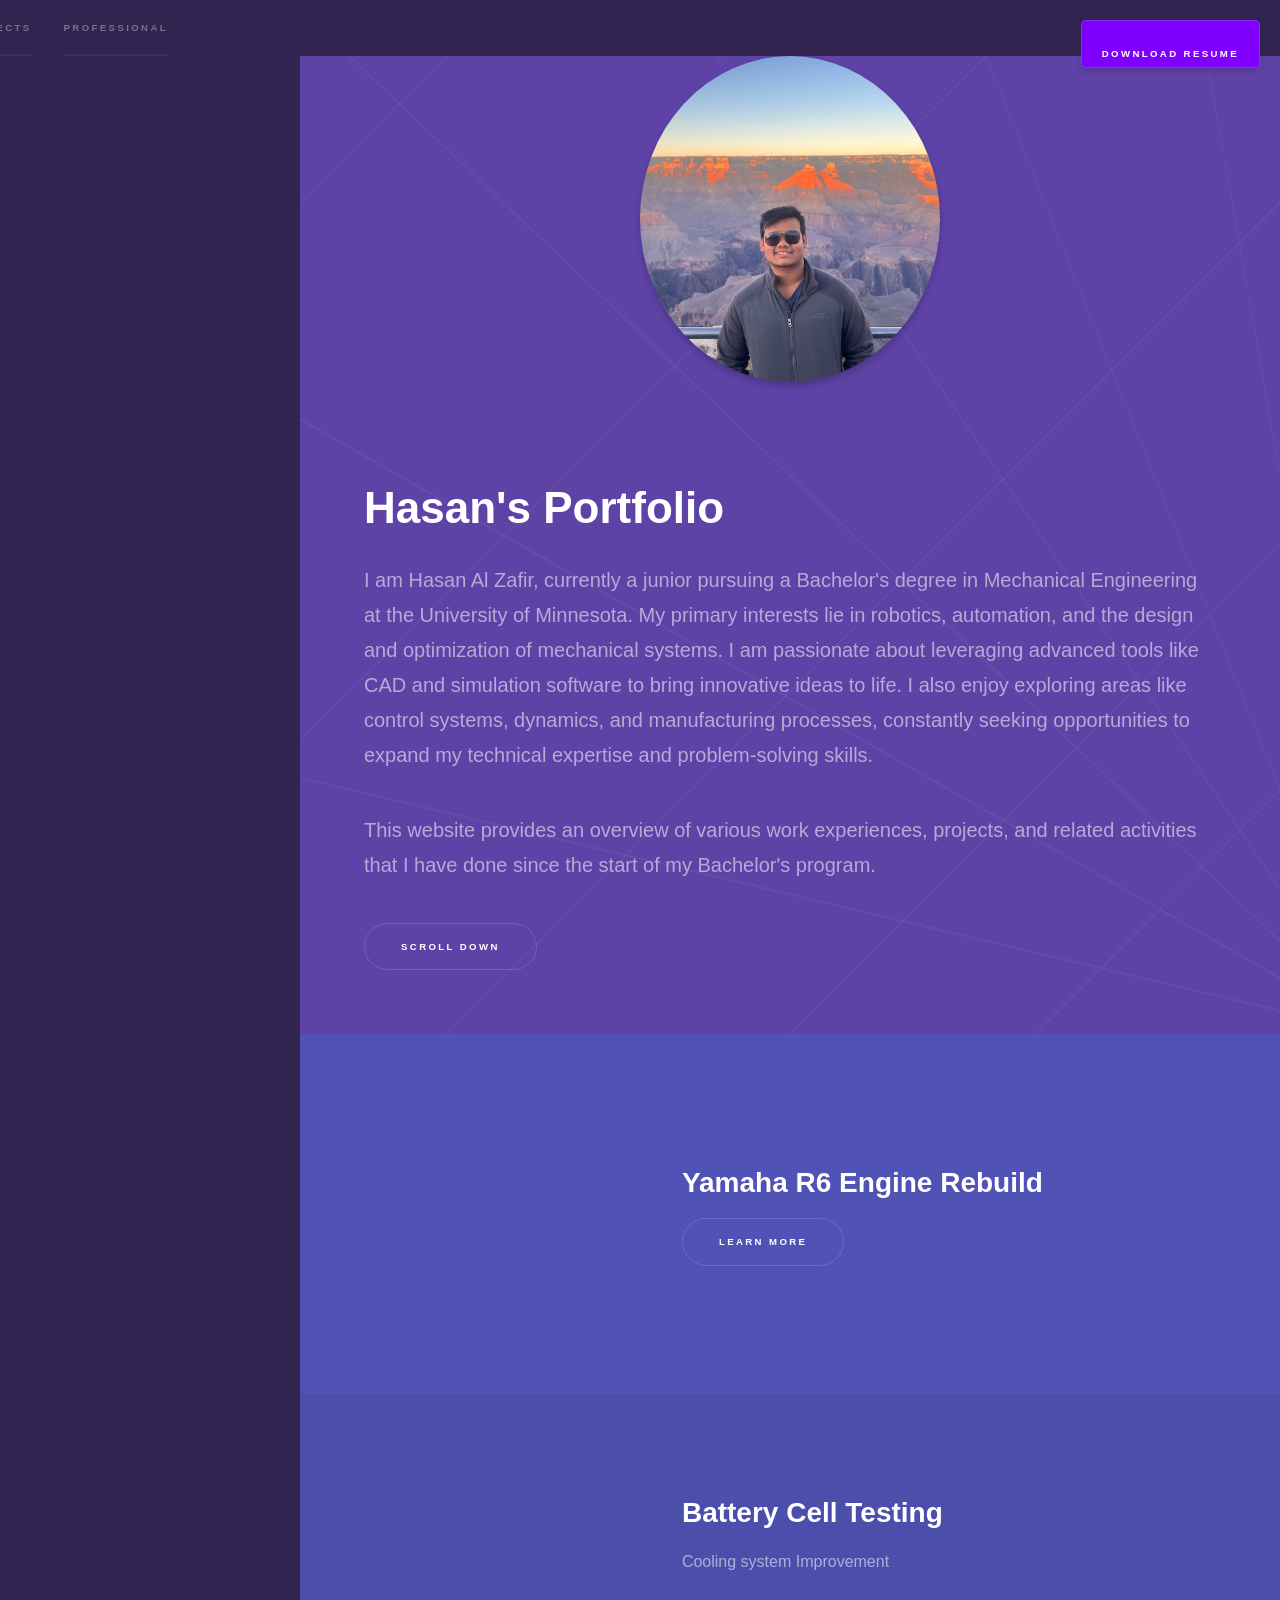
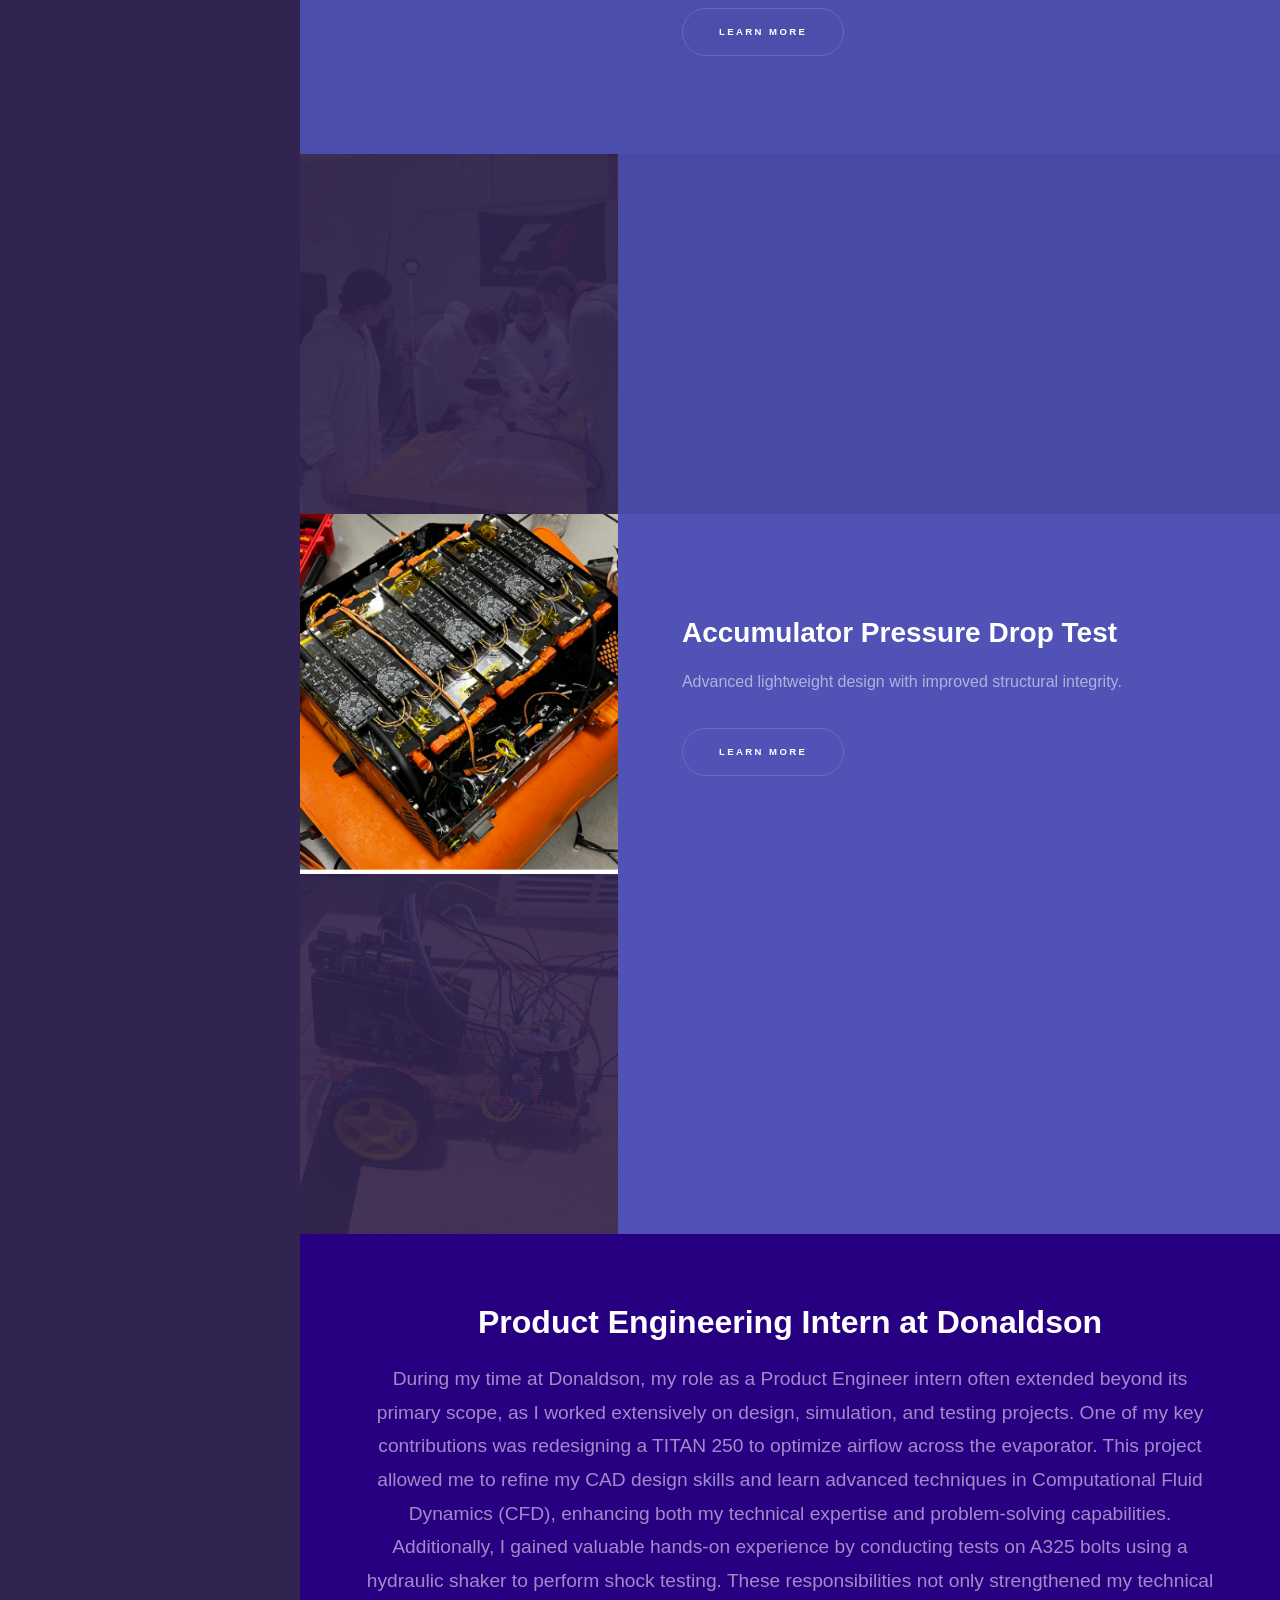
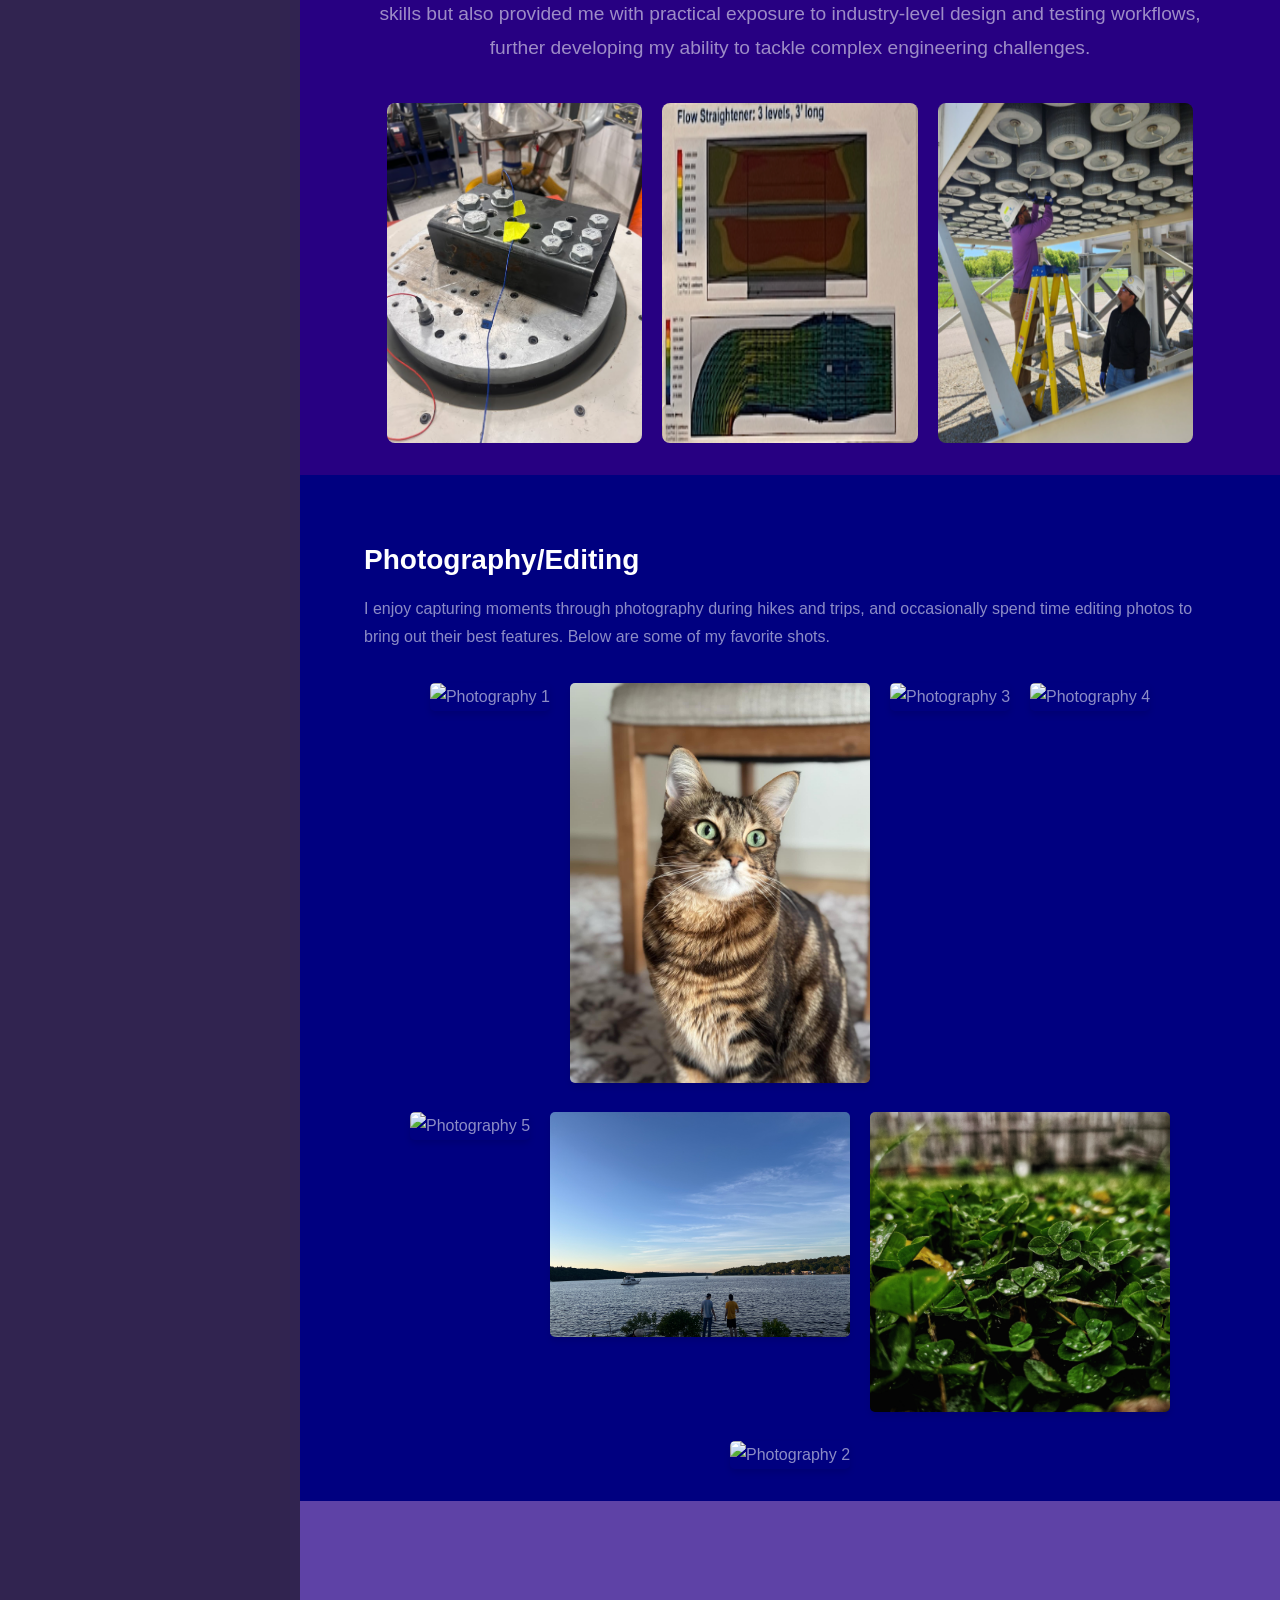
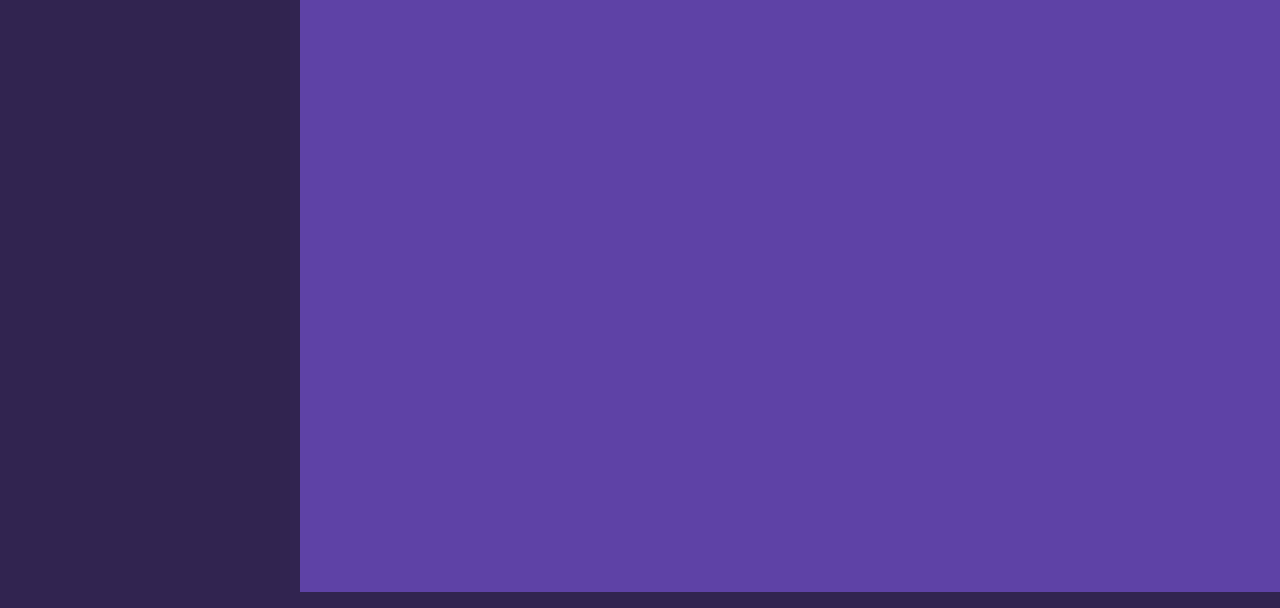
==== commit 5ea1aaae: "added new images" ====
--- a/index.html
+++ b/index.html
@@ -101,7 +101,7 @@
 			<!-- Intro -->
 			<section id="intro" class="wrapper style1 fullscreen fade-up" style="display: flex; align-items: center; gap: 20px; justify-content: center;">
 				<div style="flex: 1; text-align: center;">
-					<img src="images/Me01.png" alt="Hasan Al Zafir" style="max-width: 300px; border-radius: 50%; box-shadow: 0 4px 6px rgba(0, 0, 0, 0.2);">
+					<img src="./images/Me01.png" alt="Hasan Al Zafir" style="max-width: 300px; border-radius: 50%; box-shadow: 0 4px 6px rgba(0, 0, 0, 0.2);">
 				</div>
 				<div class="inner" style="flex: 2;">
 					<h1>Hasan's Portfolio</h1>
@@ -118,7 +118,7 @@
 		<!-- One -->
 		<section id="one" class="wrapper style2 spotlights">
 			<section>
-				<a href="#" class="image"><img src="images/engine01.JPG" alt="" data-position="center center" /></a>
+				<a href="#" class="image"><img src="./images/engine01.JPG" alt="" data-position="center center" /></a>
 				<div class="content">
 					<div class="inner">
 						<h2>Yamaha R6 Engine Rebuild</h2>
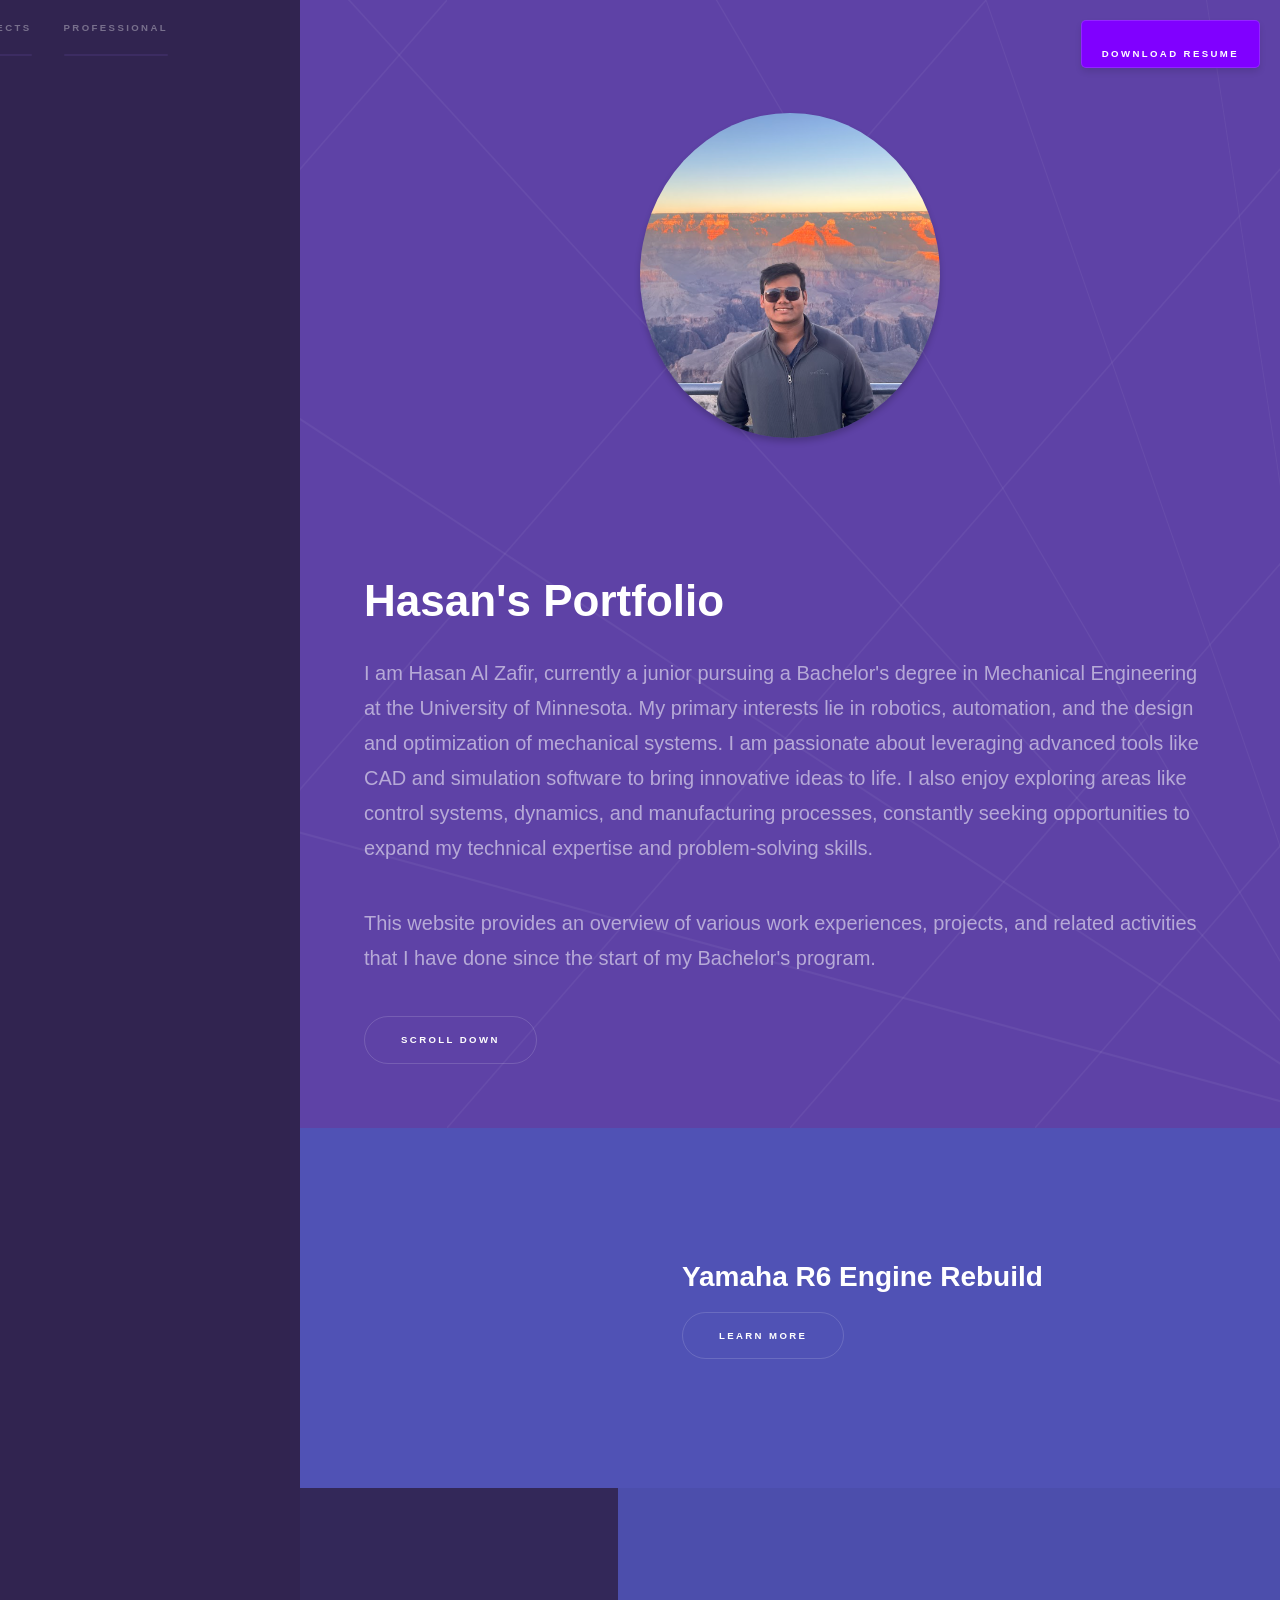
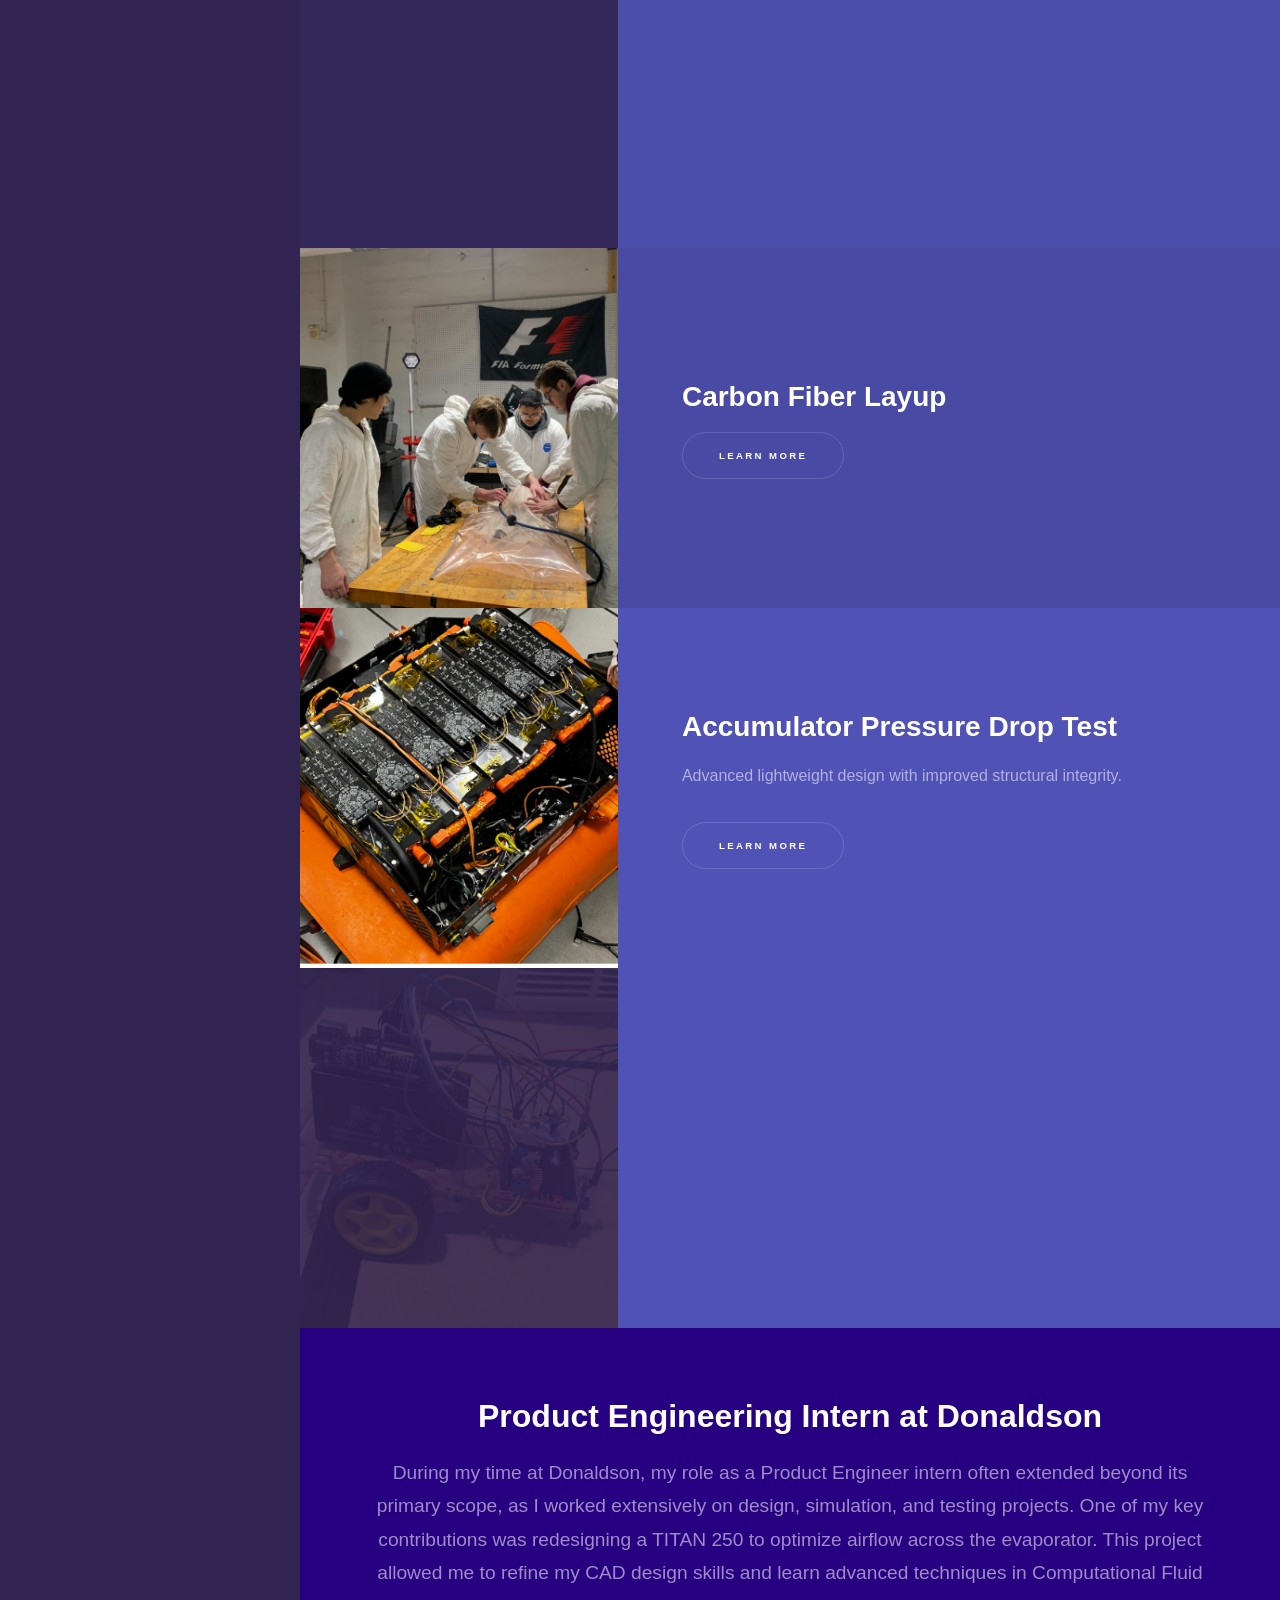
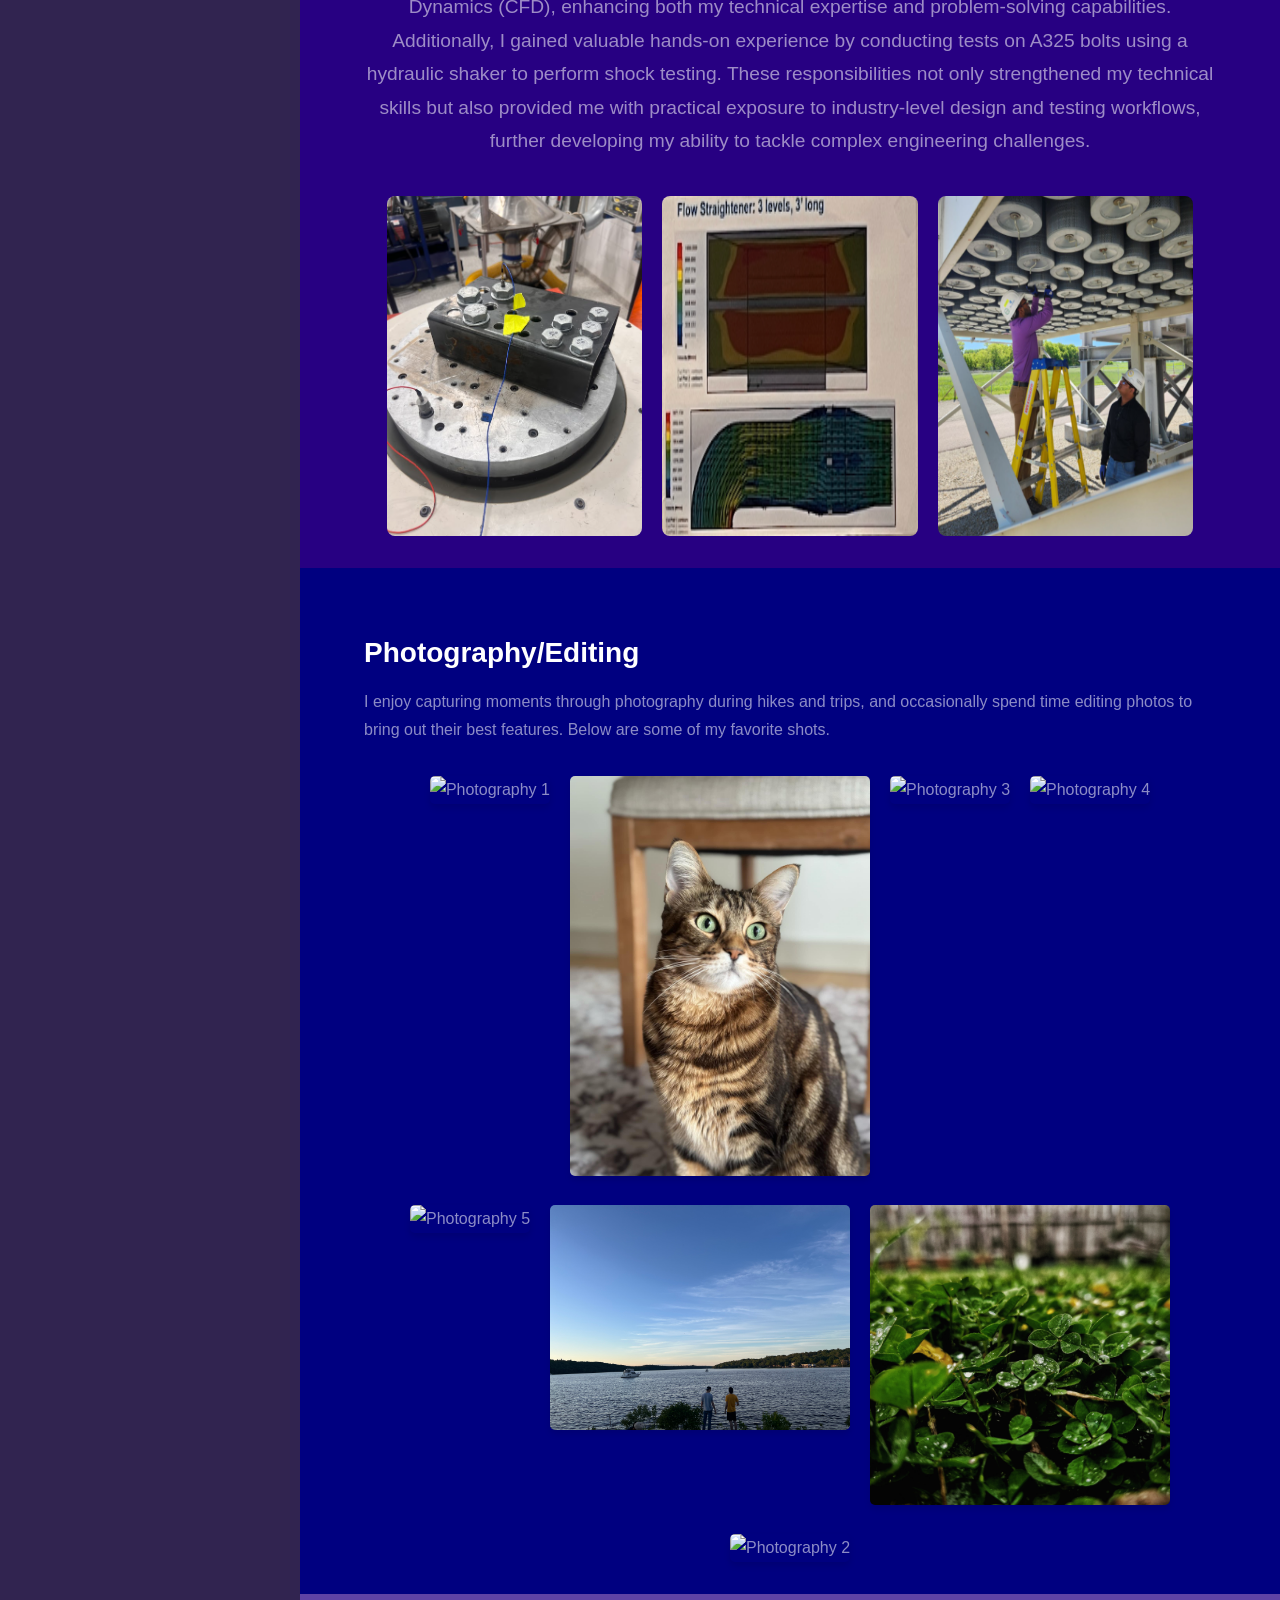
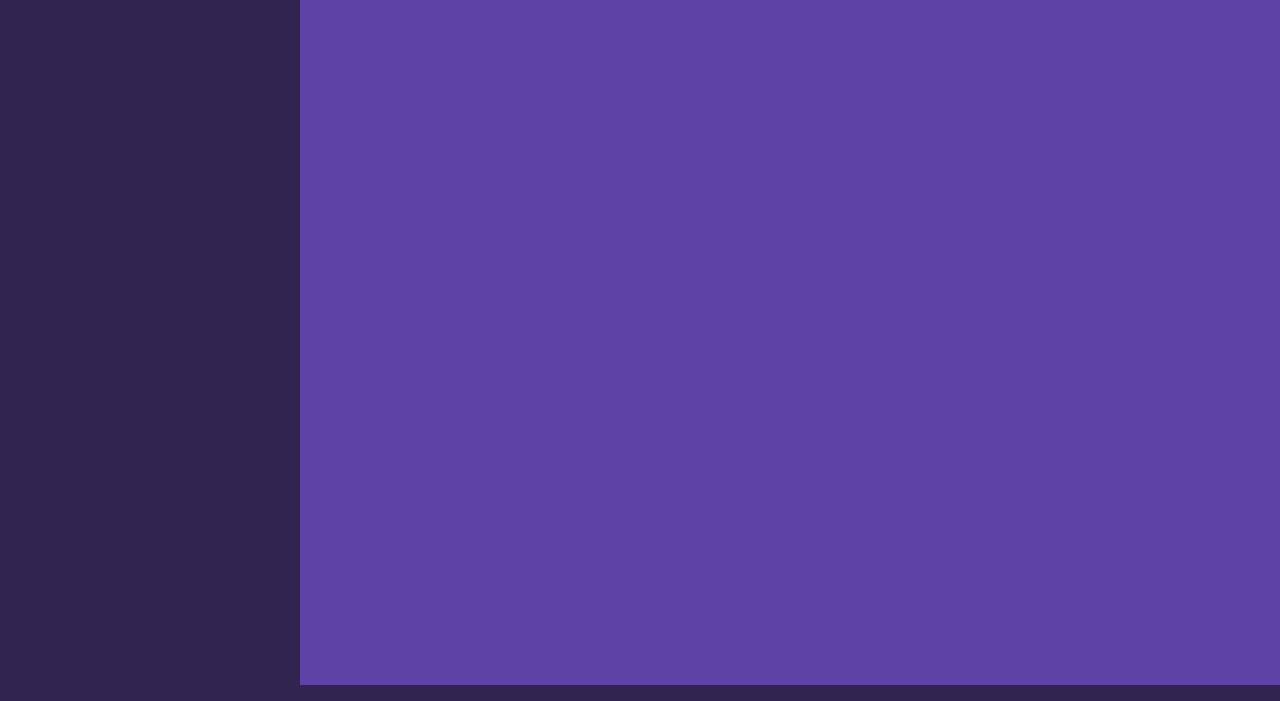
==== commit 17efff86: "fixed the basic structure on html" ====
--- a/index.html
+++ b/index.html
@@ -8,11 +8,6 @@
 		<noscript><link rel="stylesheet" href="assets/css/noscript.css" /></noscript>
 		<style>
 			/* Shifting everything to the right */
-
-			html {
-				margin-left:
-			}
-
 			#wrapper {
 				margin-left: 300px; /* Adjust this value to shift content further right */
 			}
@@ -70,6 +65,11 @@
 				height: auto; /* Maintain aspect ratio */
 				border-radius: 5px; /* Optional: Adds rounded corners */
 				box-shadow: 0 4px 6px rgba(0, 0, 0, 0.1); /* Optional: Adds a shadow effect */
+			}
+			.dp {
+				position: absolute;
+				top: 10%;
+
 			}
 		</style>
 	</head>
@@ -95,25 +95,22 @@
 			</div>
 		</section>
 
-		<!-- Wrapper -->
-		<div id="wrapper">
-
-			<!-- Intro -->
-			<section id="intro" class="wrapper style1 fullscreen fade-up" style="display: flex; align-items: center; gap: 20px; justify-content: center;">
-				<div style="flex: 1; text-align: center;">
-					<img src="./images/Me01.png" alt="Hasan Al Zafir" style="max-width: 300px; border-radius: 50%; box-shadow: 0 4px 6px rgba(0, 0, 0, 0.2);">
-				</div>
-				<div class="inner" style="flex: 2;">
-					<h1>Hasan's Portfolio</h1>
-					<p>I am Hasan Al Zafir, currently a junior pursuing a Bachelor's degree in Mechanical Engineering at the University of Minnesota. My primary interests lie in robotics, automation, and the design and optimization of mechanical systems. I am passionate about leveraging advanced tools like CAD and simulation software to bring innovative ideas to life. I also enjoy exploring areas like control systems, dynamics, and manufacturing processes, constantly seeking opportunities to expand my technical expertise and problem-solving skills.</p>
-					<p>This website provides an overview of various work experiences, projects, and related activities that I have done since the start of my Bachelor's program.</p>
-					<ul class="actions">
-						<li><a href="#one" class="button scrolly">Scroll down</a></li>
-					</ul>
-				</div>
-			</section>
-
-		</div>
+		<!-- Intro -->
+		<section id="intro" class="wrapper style1 fullscreen fade-up" style="display: flex; align-items: center; gap: 20px; justify-content: center;">
+			<div class="dp" >
+				<img src="./images/Me01.png" alt="Hasan Al Zafir" style="max-width: 300px; border-radius: 50%; box-shadow: 0 4px 6px rgba(0, 0, 0, 0.2);">
+			</div>
+			<div class="inner" style="flex: 2;">
+				<br><br><br><br><br><br><br><br><br>
+				<br><br><br><br><br><br><br><br><br>
+				<h1>Hasan's Portfolio</h1>
+				<p>I am Hasan Al Zafir, currently a junior pursuing a Bachelor's degree in Mechanical Engineering at the University of Minnesota. My primary interests lie in robotics, automation, and the design and optimization of mechanical systems. I am passionate about leveraging advanced tools like CAD and simulation software to bring innovative ideas to life. I also enjoy exploring areas like control systems, dynamics, and manufacturing processes, constantly seeking opportunities to expand my technical expertise and problem-solving skills.</p>
+				<p>This website provides an overview of various work experiences, projects, and related activities that I have done since the start of my Bachelor's program.</p>
+				<ul class="actions">
+					<li><a href="#one" class="button scrolly">Scroll down</a></li>
+				</ul>
+			</div>
+		</section>
 
 		<!-- One -->
 		<section id="one" class="wrapper style2 spotlights">
@@ -129,7 +126,7 @@
 				</div>
 			</section>
 			<section>
-				<a href="#" class="image"><img src="images/evc02.png" alt="" data-position="top center" /></a>
+				<a href="#" class="image"><img src="./images/evc02.png" alt="" data-position="top center" /></a>
 				<div class="content">
 					<div class="inner">
 						<h2>Battery Cell Testing</h2>
@@ -141,7 +138,7 @@
 				</div>
 			</section>
 			<section>
-				<a href="#" class="image"><img src="images/CF02.JPG" alt="" data-position="25% 25%" /></a>
+				<a href="#" class="image"><img src="./images/CF02.JPG" alt="" data-position="25% 25%" /></a>
 				<div class="content">
 					<div class="inner">
 						<h2>Carbon Fiber Layup</h2>
@@ -152,7 +149,7 @@
 				</div>
 			</section>
 			<section>
-				<a href="#" class="image"><img src="images/A01.png" alt="" data-position="center center" /></a>
+				<a href="#" class="image"><img src="./images/A01.png" alt="" data-position="center center" /></a>
 				<div class="content">
 					<div class="inner">
 						<h2>Accumulator Pressure Drop Test</h2>
@@ -164,7 +161,7 @@
 				</div>
 			</section>
 			<section>
-				<a href="#" class="image"><img src="images/LF01.png" alt="" data-position="bottom center" /></a>
+				<a href="#" class="image"><img src="./images/LF01.png" alt="" data-position="bottom center" /></a>
 				<div class="content">
 					<div class="inner">
 						<h2>Line Following Robot</h2>
@@ -191,9 +188,9 @@
 				
 				<!-- Image Section -->
 				<div style="display: flex; justify-content: center; gap: 20px; margin-top: 20px;">
-					<img src="images/int01.png" alt="Internship Image 1" style="width: 30%; border-radius: 8px;">
-					<img src="images/int02.png" alt="Internship Image 2" style="width: 30%; border-radius: 8px;">
-					<img src="images/int03.png" alt="Internship Image 3" style="width: 30%; border-radius: 8px;">
+					<img src="./images/int01.png" alt="Internship Image 1" style="width: 30%; border-radius: 8px;">
+					<img src="./images/int02.png" alt="Internship Image 2" style="width: 30%; border-radius: 8px;">
+					<img src="./images/int03.png" alt="Internship Image 3" style="width: 30%; border-radius: 8px;">
 				</div>
 			</div>
 		</section>
@@ -209,28 +206,28 @@
 				<!-- Image Container with Flexbox -->
 				<div class="image-container">
 					<div class="image-item">
-						<img src="images/p01.JPEG" alt="Photography 1" />
-					</div>
-					<div class="image-item">
-						<img src="images/p04.JPG" alt="Photography 2" />
-					</div>
-					<div class="image-item">
-						<img src="images/p06.png" alt="Photography 3" />
-					</div>
-					<div class="image-item">
-						<img src="images/p02.JPG" alt="Photography 4" />
-					</div>
-					<div class="image-item">
-						<img src="images/p07.JPEG" alt="Photography 5" />
-					</div>
-					<div class="image-item">
-						<img src="images/p05.JPG" alt="Photography 6" />
-					</div>
-					<div class="image-item">
-						<img src="images/p03.JPEG" alt="Photography 2" />
-					</div>
-					<div class="image-item">
-						<img src="images/p08.JPG" alt="Photography 2" />
+						<img src="./images/p01.JPEG" alt="Photography 1" />
+					</div>
+					<div class="image-item">
+						<img src="./images/p04.JPG" alt="Photography 2" />
+					</div>
+					<div class="image-item">
+						<img src="./images/p06.png" alt="Photography 3" />
+					</div>
+					<div class="image-item">
+						<img src="./images/p02.JPG" alt="Photography 4" />
+					</div>
+					<div class="image-item">
+						<img src="./images/p07.JPEG" alt="Photography 5" />
+					</div>
+					<div class="image-item">
+						<img src="./images/p05.JPG" alt="Photography 6" />
+					</div>
+					<div class="image-item">
+						<img src="./images/p03.JPEG" alt="Photography 2" />
+					</div>
+					<div class="image-item">
+						<img src="./images/p08.JPG" alt="Photography 2" />
 					</div>
 				</div>
 			</div>
@@ -277,8 +274,8 @@
 							<li>
 								<h3>Social</h3>
 								<ul class="icons">
-									<li><a href="#" class="icon brands fa-github"><span class="label">GitHub</span></a></li>
-									<li><a href="https://www.instagram.com/_hasan_al_zafir_/?next=%2F" class="icon brands fa-instagram"><span class="label">Instagram</span></a></li>
+									<li><a href="https://github.com/Hasan-Zafir" class="icon brands fa-github"><span class="label">GitHub</span></a></li>
+									<li><a href="https://www.instagram.com/_hasan_al_zafir_" class="icon brands fa-instagram"><span class="label">Instagram</span></a></li>
 									<li><a href="https://www.linkedin.com/in/hasan-al-zafir-028308259/" class="icon brands fa-linkedin-in"><span class="label">LinkedIn</span></a></li>
 								</ul>
 							</li>
